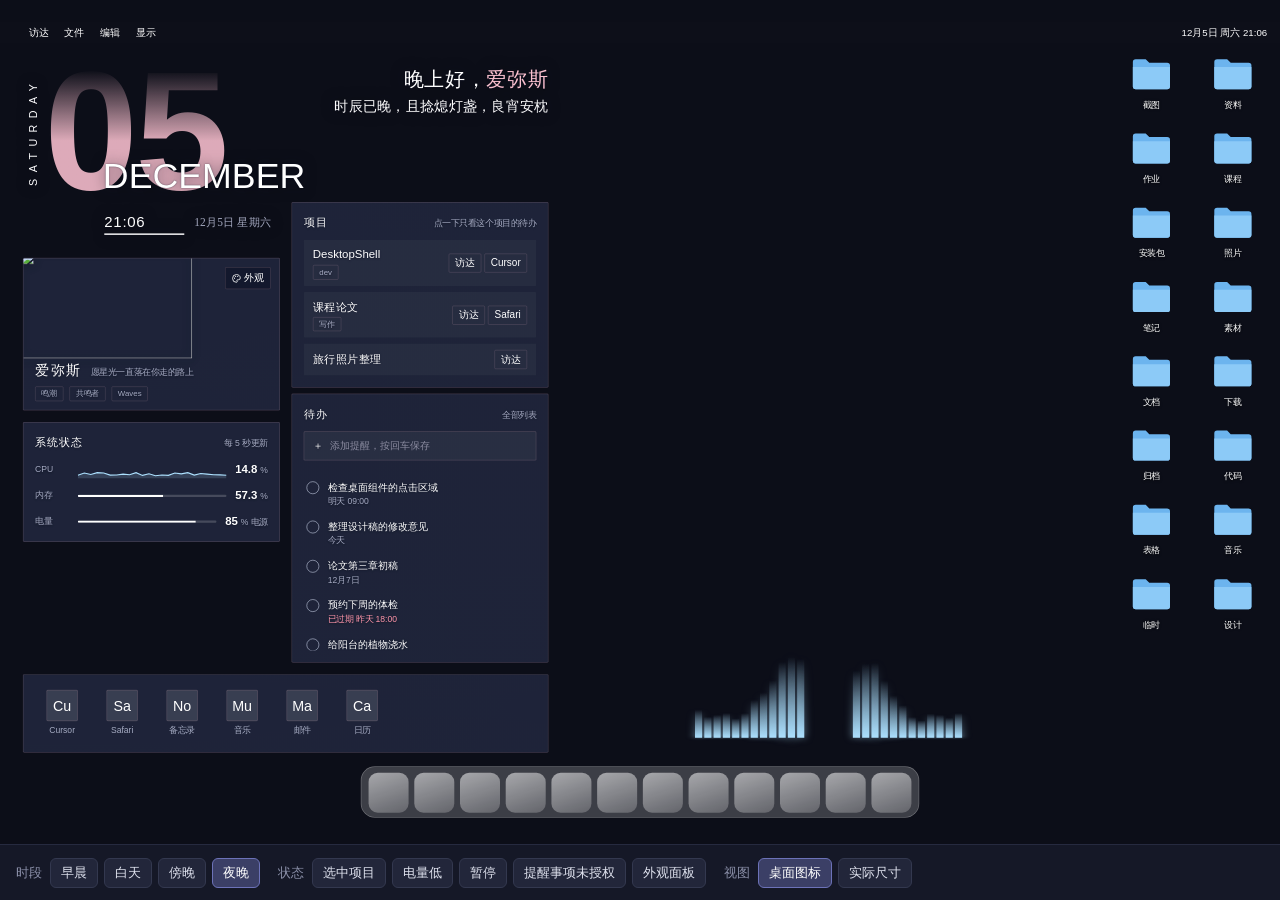
==== docs/design/index.html @ 9c8579fa "M3.5: 参数表与效果图初稿（待用户确认） Co-Authored-By: Claude Opus 5.5 <noreply@anthropic.com>" ====
<!doctype html>
<html lang="zh-CN" data-phase="night">
<head>
  <meta charset="utf-8">
  <meta name="viewport" content="width=device-width, initial-scale=1">
  <title>DesktopShell 设计稿</title>
  <link rel="stylesheet" href="fonts.css">
  <link rel="stylesheet" href="tokens.css">
  <link rel="stylesheet" href="mockup.css">
  <script type="module" src="mockup.js"></script>
</head>
<body>
  <div class="viewer" id="viewer">
    <div class="stage" id="stage">
      <video class="wallpaper" src="/media/video/aemeath.mp4" autoplay muted loop playsinline></video>

      <!-- 模拟的系统界面：菜单栏 30、程序坞 85、右侧两列访达图标 -->
      <div class="sys-menubar" aria-hidden="true"><b></b><span>访达</span><span>文件</span><span>编辑</span><span>显示</span><span class="spacer"></span><span id="menubar-clock"></span></div>
      <div class="sys-icons" id="icons" aria-hidden="true"></div>
      <div class="sys-dock" aria-hidden="true"><i></i><i></i><i></i><i></i><i></i><i></i><i></i><i></i><i></i><i></i><i></i><i></i></div>

      <main id="desktop">
        <section class="widget w-date" aria-label="日期">
          <div class="date-weekday" id="date-weekday"></div>
          <div class="date-day" id="date-day"></div>
          <div class="date-month" id="date-month"></div>
          <div class="date-time" id="date-time"></div>
          <div class="date-rule"></div>
          <div class="date-cn" id="date-cn"></div>
        </section>

        <section class="widget w-greeting" aria-label="问候语">
          <p class="greeting-title"><span id="greeting-title"></span>，<span class="greeting-name" id="greeting-name"></span></p>
          <p class="greeting-wish" id="greeting-wish"></p>
        </section>

        <section class="widget w-character" aria-label="角色卡">
          <div class="plate">
            <div class="plate-bg" id="character-bg"></div>
            <button class="avatar-button" id="avatar" type="button" aria-label="播放一句语音"><img id="avatar-img" alt="" draggable="false"></button>
            <button class="appearance-button" id="open-appearance" type="button">
              <svg viewBox="0 0 16 16" aria-hidden="true"><path fill="none" stroke="currentColor" stroke-width="1.3" d="M8 1.8a6.2 6.2 0 1 0 0 12.4c.9 0 1.3-.6 1.3-1.2 0-.8-.6-1-.6-1.8 0-.6.5-1.1 1.2-1.1h1.4a2.9 2.9 0 0 0 2.9-2.9C14.2 4.1 11.4 1.8 8 1.8Z"/><circle cx="4.9" cy="7.6" r=".9" fill="currentColor"/><circle cx="6.7" cy="4.9" r=".9" fill="currentColor"/><circle cx="10" cy="4.9" r=".9" fill="currentColor"/></svg>
              外观
            </button>
            <div class="character-info">
              <div class="character-name" id="character-name"></div>
              <div class="character-motto">愿星光一直落在你走的路上</div>
              <div class="character-tags"><span class="tag">鸣潮</span><span class="tag">共鸣者</span><span class="tag">Waves</span></div>
            </div>
          </div>
        </section>

        <section class="widget w-stats" aria-label="系统状态">
          <div class="plate">
            <div class="plate-head"><h2 class="plate-title">系统状态</h2><span class="plate-meta" id="stats-meta">每 5 秒更新</span></div>
            <div class="stat-row">
              <span class="stat-label">CPU</span>
              <svg class="stat-spark" id="cpu-spark" viewBox="0 0 60 26" preserveAspectRatio="none" aria-hidden="true"><polygon points=""/><polyline points=""/></svg>
              <span class="stat-value" id="cpu-value"></span>
            </div>
            <div class="stat-row">
              <span class="stat-label">内存</span>
              <div class="stat-bar"><span id="mem-bar"></span></div>
              <span class="stat-value" id="mem-value"></span>
            </div>
            <div class="stat-row stat-battery">
              <span class="stat-label">电量</span>
              <div class="stat-bar"><span id="bat-bar"></span></div>
              <span class="stat-value" id="bat-value"></span>
            </div>
            <p class="power-hint">电量低于 20%，已暂停背景视频和动画来省电</p>
          </div>
        </section>

        <section class="widget w-projects" aria-label="项目">
          <div class="plate">
            <div class="plate-head"><h2 class="plate-title">项目</h2><span class="plate-meta">点一下只看这个项目的待办</span></div>
            <div class="project-list" id="project-list"></div>
          </div>
        </section>

        <section class="widget w-todos" aria-label="待办">
          <div class="plate">
            <div class="plate-head"><h2 class="plate-title">待办</h2><span class="plate-meta" id="todo-scope"></span></div>
            <label class="todo-add"><span aria-hidden="true">＋</span><input id="todo-input" type="text" placeholder="添加提醒，按回车保存"></label>
            <p class="todo-hint" id="todo-hint"></p>
            <ul class="todo-list" id="todo-list"></ul>
          </div>
        </section>

        <section class="widget w-launcher" aria-label="应用启动栏">
          <div class="plate">
            <div class="plate-bg" id="launcher-bg"></div>
            <div class="app-row" id="app-row"></div>
          </div>
        </section>

        <section class="widget w-visualizer" aria-hidden="true">
          <div class="viz-bars left" id="viz-left"></div>
          <div class="viz-bars right" id="viz-right"></div>
          <img class="viz-ornament" src="/media/ornaments/heart.png" alt="" draggable="false">
        </section>

        <div class="appearance" id="appearance">
          <div class="appearance-panel" role="dialog" aria-label="外观">
            <div class="appearance-head">
              <h2>外观</h2>
              <div class="appearance-actions">
                <button class="ghost-button" id="appearance-reset" type="button">恢复默认</button>
                <button class="primary-button" id="appearance-done" type="button">完成</button>
              </div>
            </div>
            <div class="appearance-scroll">
              <h3>头像</h3>
              <div class="thumb-grid avatars" id="avatar-grid" role="radiogroup" aria-label="头像"></div>
              <h3>启动栏和卡片的背景</h3>
              <div class="thumb-grid backgrounds" id="background-grid" role="radiogroup" aria-label="背景"></div>
            </div>
          </div>
        </div>
      </main>
    </div>
  </div>

  <aside class="controls" aria-label="效果图控制">
    <div class="group"><span class="label">时段</span><button data-phase="morning">早晨</button><button data-phase="day">白天</button><button data-phase="evening">傍晚</button><button data-phase="night">夜晚</button></div>
    <div class="group"><span class="label">状态</span><button id="toggle-select">选中项目</button><button id="toggle-lowbat">电量低</button><button id="toggle-paused">暂停</button><button id="toggle-denied">提醒事项未授权</button><button id="toggle-appearance">外观面板</button></div>
    <div class="group"><span class="label">视图</span><button id="toggle-icons" aria-pressed="true">桌面图标</button><button id="toggle-actual">实际尺寸</button></div>
  </aside>
</body>
</html>
---- docs/design/fonts.css ----
/* 字体文件来自美化包，仅供个人使用，不进 git：放在运行时素材目录 media/fonts/
   （由 scripts/prepare-media.sh 从 assets/fonts/ 复制，M4 补上这一步）。
   在 .app 里是 shell://app/media/fonts/…，在开发服务器里是 /media/fonts/…，路径相同。 */
@font-face { font-family: "Source Han Serif SC"; src: url("/media/fonts/SourceHanSerifSC-SemiBold.otf") format("opentype"); font-weight: 400 700; font-display: swap; }
@font-face { font-family: "Gobold"; src: url("/media/fonts/Gobold-Bold.otf") format("opentype"); font-weight: 700; font-display: swap; }
@font-face { font-family: "Porter"; src: url("/media/fonts/Porter.otf") format("opentype"); font-display: swap; }
@font-face { font-family: "Google Sans"; src: url("/media/fonts/GoogleSans-Regular.ttf") format("truetype"); font-weight: 400; font-display: swap; }
@font-face { font-family: "Google Sans"; src: url("/media/fonts/GoogleSans-Bold.ttf") format("truetype"); font-weight: 700; font-display: swap; }
@font-face { font-family: "Emilea"; src: url("/media/fonts/Emilea.otf") format("opentype"); font-display: swap; }
---- docs/design/tokens.css ----
/* DesktopShell 设计规范（M3.5 定稿候选）。
   数值来源见 docs/design/parameters.md：颜色取自美化包 Ageo / prototype / Lano-Visualizer，
   并按壁纸亮度调整了底板，保证白字在头发等亮色区域上也看得清。
   变量名尽量沿用 web/styles/tokens.css；新增的变量在注释里标明。 */
:root {
  /* —— 基础色板 —— */
  --color-night: rgb(27 32 56);            /* 新增：夜靛，底板的底色 */
  --color-mist: rgb(184 182 210);          /* 新增：雾紫，次要文字 */
  --color-sakura: rgb(250 192 207);        /* 新增：樱粉 = Ageo Color2 */
  --color-rose: rgb(230 138 161);          /* 新增：玫瑰 = prototype ColorBG 的颜色 */
  --color-ice: rgb(173 225 255);           /* 新增：冰蓝 = Lano-Visualizer Color */
  --color-snow: rgb(255 255 255);          /* 新增：雪白 = Ageo Color1 */

  /* —— 文字 —— */
  --color-text: var(--color-snow);
  --color-text-muted: rgb(232 228 244 / 0.78);
  --color-text-faint: rgb(214 210 232 / 0.56);
  --shadow-text: 0 1px 2px rgb(14 16 32 / 0.55);
  --shadow-text-wallpaper: 0 1px 2px rgb(14 16 32 / 0.7), 0 0 18px rgb(14 16 32 / 0.55); /* 新增：直接写在壁纸上的字 */

  /* —— 强调色与状态 —— */
  --color-accent: var(--color-sakura);
  --color-accent-contrast: rgb(52 24 40);
  --color-selected-bg: rgb(230 138 161 / 0.24);
  --color-selected-border: var(--color-sakura);
  --color-highlight: var(--color-ice);
  --color-success: rgb(158 226 196);
  --color-warning: rgb(246 205 138);
  --color-danger: rgb(255 150 170);
  --color-focus-ring: var(--color-ice);

  /* —— 底板（不用毛玻璃：半透明纯色，夜靛打底再叠一层玫瑰） —— */
  --color-card-bg: rgb(27 32 56 / 0.52);
  --color-card-tint: rgb(230 138 161 / 0.20);   /* 新增：叠在底板上的玫瑰色，对应 prototype ColorBG */
  --color-card-bg-hover: rgb(230 138 161 / 0.30);
  --color-card-border: rgb(250 192 207 / 0.16);
  --color-panel-bg: rgb(22 26 46 / 0.9);
  --color-overlay: rgb(10 12 26 / 0.45);
  --color-shadow: rgb(8 10 22 / 0.35);
  --color-track: rgb(255 255 255 / 0.18);       /* 新增：进度条底轨，对应 prototype 的 alpha 100 */
  --color-debug: rgb(255 96 96 / 0.85);

  /* —— 字体 —— */
  --font-sans: "Google Sans", -apple-system, BlinkMacSystemFont, "PingFang SC", sans-serif;
  --font-serif: "Source Han Serif SC", "Songti SC", serif;
  --font-display: "Gobold", "Google Sans", sans-serif;   /* 新增：超大号日期数字 */
  --font-label: "Porter", "Google Sans", sans-serif;     /* 新增：月份、时间、竖排星期 */
  --font-script: "Emilea", cursive;                      /* 新增：签名 */
  --font-mono: ui-monospace, "SF Mono", Menlo, monospace;
  --text-xs: 11px;
  --text-sm: 12px;
  --text-md: 14px;
  --text-lg: 16px;
  --text-xl: 20px;
  --text-2xl: 28px;
  --text-display: 236px;      /* Gobold 日期，原皮肤 250pt × 缩放 */
  --text-month: 50px;         /* 新增：Porter 月份（9 个字母的 SEPTEMBER 也要放得下） */
  --text-weekday: 15px;       /* 新增：Porter 竖排星期 */
  --text-time: 21px;          /* 新增：Porter 时间 */
  --text-greeting: 28px;      /* 新增：问候第一行，原皮肤 19.5pt */
  --text-wish: 20px;          /* 新增：祝福语，原皮肤 15.6pt */
  --weight-regular: 400;
  --weight-medium: 500;
  --weight-bold: 700;
  --leading-tight: 1.2;
  --leading-normal: 1.5;
  --tracking-weekday: 9px;    /* 新增：原皮肤字间距 7 */

  /* —— 间距 —— */
  --space-1: 4px;
  --space-2: 8px;
  --space-3: 12px;
  --space-4: 16px;
  --space-5: 20px;
  --space-6: 24px;
  --space-8: 32px;
  --space-10: 40px;

  /* —— 形状：原皮肤是圆角 1 的矩形，这里只留 2 的圆角，不加阴影 —— */
  --radius-sm: 2px;
  --radius-md: 2px;
  --radius-lg: 2px;
  --radius-full: 9999px;
  --border-width: 1px;
  --rule-width: 2px;          /* 新增：时间下面的细线，原皮肤 1.5 */
  --bar-height: 3px;          /* 新增：进度条，原皮肤 3 */
  --focus-ring-width: 2px;
  --focus-ring-offset: 2px;
  --shadow-card: none;
  --shadow-raised: 0 18px 48px var(--color-shadow);

  /* —— 布局（1792 × 1120 点屏幕，右侧 240 留给两列图标） —— */
  --card-padding: var(--space-4);
  --card-gap: var(--space-3);
  --widget-gap: var(--space-4);
  --column-width: 360px;      /* 新增：左侧两列的宽度 */
  --column-gap: 16px;         /* 新增 */
  --icon-area-width: 240px;   /* 新增：右侧留给访达图标 */
  --safe-top: 0px;
  --safe-right: 0px;
  --safe-bottom: 0px;
  --safe-left: 0px;

  /* —— 律动条（Lano-Visualizer 原值） —— */
  --viz-ornament-width: 640px; /* 新增：心形装饰条显示宽度（原图 2400 × 400） */
  --viz-bar-width: 10px;       /* 新增 */
  --viz-bar-gap: 3px;          /* 新增 */
  --viz-bar-max: 120px;        /* 新增：原皮肤 134 */

  /* —— 层级 —— */
  --z-widgets: 1;
  --z-panel: 10;
  --z-overlay: 20;

  /* —— 动效 —— */
  --duration-fast: 120ms;
  --duration-normal: 200ms;
  --duration-slow: 400ms;
  --ease-standard: cubic-bezier(0.2, 0, 0, 1);
}

/* 时段主题：只动底板和强调色的冷暖，保持克制。 */
:root[data-phase="morning"] {
  --color-card-bg: rgb(36 40 70 / 0.46);
  --color-card-tint: rgb(250 192 207 / 0.22);
  --color-accent: rgb(255 206 214);
}
:root[data-phase="evening"] {
  --color-card-bg: rgb(34 26 56 / 0.54);
  --color-card-tint: rgb(236 140 150 / 0.26);
  --color-accent: rgb(255 178 186);
}
:root[data-phase="night"] {
  --color-card-bg: rgb(16 20 40 / 0.62);
  --color-card-tint: rgb(150 170 230 / 0.12);
  --color-accent: var(--color-sakura);
  --color-text-muted: rgb(214 220 244 / 0.74);
}
---- docs/design/mockup.css ----
/* ============ 效果图外壳（不属于设计，只为在浏览器里预览） ============ */
* { box-sizing: border-box; }
html, body { margin: 0; height: 100%; background: #0c0e18; overflow: hidden; }
body { font: 13px -apple-system, BlinkMacSystemFont, "PingFang SC", sans-serif; color: #dfe2ee; }
.viewer { position: fixed; inset: 0 0 56px 0; overflow: hidden; }
.viewer.actual { overflow: auto; }
.stage { position: absolute; left: 50%; top: 50%; width: 1792px; height: 1120px; overflow: hidden; transform-origin: center; }
.viewer.actual .stage { left: 0; top: 0; transform: none !important; }
.wallpaper { position: absolute; inset: 0; width: 100%; height: 100%; object-fit: cover; }

.sys-menubar { position: absolute; inset: 0 0 auto 0; height: 30px; display: flex; align-items: center; gap: 22px; padding: 0 18px; background: rgb(18 18 30 / 0.28); color: #fff; font: 13.5px -apple-system, "PingFang SC", sans-serif; z-index: 30; }
.sys-menubar .spacer { flex: 1; }
.sys-dock { position: absolute; left: 50%; bottom: 6px; transform: translateX(-50%); height: 72px; padding: 8px 10px; display: flex; gap: 8px; border-radius: 20px; background: rgb(255 255 255 / 0.2); border: 1px solid rgb(255 255 255 / 0.25); z-index: 30; }
.sys-dock i { width: 56px; height: 56px; border-radius: 13px; background: linear-gradient(160deg, rgb(255 255 255 / 0.55), rgb(255 255 255 / 0.2)); }
.sys-icons { position: absolute; top: 40px; right: 6px; width: 228px; display: grid; grid-template-columns: repeat(2, 108px); grid-auto-rows: 104px; justify-content: end; gap: 0 6px; z-index: 0; direction: rtl; }
.sys-icons.hidden { display: none; }
.sys-icon { direction: ltr; display: grid; justify-items: center; align-content: start; gap: 4px; color: #fff; font: 12px -apple-system, "PingFang SC", sans-serif; text-shadow: 0 1px 3px rgb(0 0 0 / 0.8); }
.sys-icon svg { width: 64px; height: 64px; }

.controls { position: fixed; inset: auto 0 0 0; height: 56px; display: flex; align-items: center; gap: 18px; padding: 0 16px; background: #151827; border-top: 1px solid #262a3f; overflow-x: auto; white-space: nowrap; }
.controls .group { display: flex; align-items: center; gap: 6px; }
.controls .label { color: #8a8fa8; margin-right: 2px; }
.controls button { font: inherit; color: #dfe2ee; background: #22263a; border: 1px solid #33384f; border-radius: 6px; padding: 5px 10px; cursor: pointer; }
.controls button[aria-pressed="true"] { background: #3b3f66; border-color: #6c72b8; color: #fff; }

/* ============ 设计：桌面与组件 ============ */
#desktop {
  position: absolute; inset: 30px 0 85px 0; z-index: 1;
  font-family: var(--font-sans); font-size: var(--text-md); line-height: var(--leading-normal);
  color: var(--color-text); -webkit-font-smoothing: antialiased;
  -webkit-user-select: none; user-select: none; cursor: default;
}
#desktop input { -webkit-user-select: text; user-select: text; cursor: text; }
#desktop button { font: inherit; color: inherit; cursor: pointer; }
#desktop :focus-visible { outline: var(--focus-ring-width) solid var(--color-focus-ring); outline-offset: var(--focus-ring-offset); }

.widget { position: absolute; }
.plate {
  position: relative; overflow: hidden;
  background: linear-gradient(var(--color-card-tint), var(--color-card-tint)), var(--color-card-bg);
  border: var(--border-width) solid var(--color-card-border);
  border-radius: var(--radius-lg);
  padding: var(--card-padding);
  box-shadow: var(--shadow-card);
  text-shadow: var(--shadow-text);
  transition: background-color var(--duration-slow) var(--ease-standard);
}
.plate-head { display: flex; align-items: baseline; justify-content: space-between; gap: var(--space-3); margin-bottom: var(--space-3); }
.plate-title { margin: 0; font-family: var(--font-serif); font-size: var(--text-lg); font-weight: var(--weight-regular); letter-spacing: 1px; }
.plate-meta { color: var(--color-text-muted); font-size: var(--text-sm); }
.plate-bg { position: absolute; inset: 0; background-size: cover; background-position: center 30%; opacity: 0.32; z-index: 0; }
/* :where() 不增加优先级，让各组件自己的定位规则（例如 position: absolute）照常生效 */
.plate > :where(:not(.plate-bg)) { position: relative; z-index: 1; }

/* —— 版位（1792 × 1005 可用区域；定稿后整理进 tokens） —— */
.w-date { left: 32px; top: 10px; width: var(--column-width); height: 278px; }
.w-greeting { left: calc(32px + var(--column-width) + var(--column-gap)); top: 34px; width: var(--column-width); }
.w-character { left: 32px; top: 300px; width: var(--column-width); }
.w-stats { left: 32px; top: 530px; width: var(--column-width); }
.w-projects { left: calc(32px + var(--column-width) + var(--column-gap)); top: 222px; width: var(--column-width); }
.w-todos { left: calc(32px + var(--column-width) + var(--column-gap)); top: 490px; width: var(--column-width); height: 377px; display: flex; flex-direction: column; }
.w-launcher { left: 32px; bottom: 12px; width: calc(var(--column-width) * 2 + var(--column-gap)); }
.w-visualizer { left: calc(50% + 264px - var(--viz-ornament-width) / 2); bottom: 2px; width: var(--viz-ornament-width); height: 178px; pointer-events: none; }

/* —— 时钟（日期）：照 Ageo / Time and Date —— */
.date-day {
  position: absolute; left: 30px; top: -6px;
  font-family: var(--font-display); font-weight: var(--weight-bold);
  font-size: var(--text-display); line-height: 1; letter-spacing: -4px;
  color: transparent;
  background: linear-gradient(180deg, color-mix(in srgb, var(--color-accent) 0%, transparent) 14%, color-mix(in srgb, var(--color-accent) 88%, transparent) 56%);
  -webkit-background-clip: text; background-clip: text;
  font-variant-numeric: tabular-nums;
}
.date-month {
  position: absolute; left: 112px; top: 150px;
  font-family: var(--font-label); font-size: var(--text-month); line-height: 1;
  text-shadow: var(--shadow-text-wallpaper);
}
.date-weekday {
  position: absolute; left: 4px; top: 38px;
  writing-mode: vertical-rl; transform: rotate(180deg);
  font-family: var(--font-label); font-size: var(--text-weekday);
  letter-spacing: var(--tracking-weekday); text-transform: uppercase;
  text-shadow: var(--shadow-text-wallpaper);
}
.date-time { position: absolute; left: 114px; top: 224px; font-family: var(--font-label); font-size: var(--text-time); letter-spacing: 1px; text-shadow: var(--shadow-text-wallpaper); }
.date-rule { position: absolute; left: 114px; top: 256px; width: 112px; height: var(--rule-width); background: var(--color-text); box-shadow: var(--shadow-text-wallpaper); }
.date-cn { position: absolute; left: 240px; top: 228px; white-space: nowrap; font-family: var(--font-serif); font-size: var(--text-lg); color: var(--color-text-muted); text-shadow: var(--shadow-text-wallpaper); }

/* —— 问候语：照 Ageo / Time Of Day，右对齐，不加底板 —— */
.w-greeting { text-align: right; font-family: var(--font-serif); text-shadow: var(--shadow-text-wallpaper); }
.greeting-title { margin: 0; font-size: var(--text-greeting); font-weight: var(--weight-regular); line-height: var(--leading-tight); letter-spacing: 1px; }
.greeting-name { color: var(--color-accent); }
.greeting-wish { margin: var(--space-2) 0 0; font-size: var(--text-wish); line-height: var(--leading-tight); }

/* —— 角色卡：头像组合图整张显示，压在卡片左上方（照 prototype / Profile） —— */
.w-character .plate { height: 214px; padding-top: 0; }
.avatar-button { position: absolute; left: -4px; top: -10px; width: 240px; height: 150px; padding: 0; border: 0; background: none; border-radius: var(--radius-full); }
.avatar-button img { width: 100%; height: 100%; display: block; -webkit-user-drag: none; filter: drop-shadow(0 2px 6px rgb(10 12 26 / 0.45)); }
.avatar-button.playing img { animation: voice-pulse 1.2s var(--ease-standard) infinite; }
@keyframes voice-pulse { 50% { filter: drop-shadow(0 0 14px var(--color-ice)); } }
.character-info { position: absolute; left: var(--card-padding); right: var(--card-padding); bottom: var(--space-3); display: grid; grid-template-columns: auto 1fr; align-items: baseline; column-gap: var(--space-3); row-gap: var(--space-1); }
.character-info .character-tags { grid-column: 1 / -1; }
.character-name { font-family: var(--font-serif); font-size: var(--text-xl); letter-spacing: 2px; }
.character-motto { font-family: var(--font-serif); font-size: var(--text-sm); color: var(--color-text-muted); }
.character-tags { display: flex; gap: var(--space-2); margin-top: var(--space-1); }
.tag { padding: 0 var(--space-2); border: var(--border-width) solid var(--color-card-border); border-radius: var(--radius-sm); font-size: var(--text-xs); color: var(--color-text-muted); line-height: 1.7; }
.appearance-button { position: absolute; top: var(--space-3); right: var(--space-3); display: flex; align-items: center; gap: var(--space-1); padding: var(--space-1) var(--space-2); border: var(--border-width) solid var(--color-card-border); border-radius: var(--radius-sm); background: var(--color-card-bg); font-size: var(--text-sm); z-index: 2; }
.appearance-button:hover { background: var(--color-card-bg-hover); }
.appearance-button svg { width: 14px; height: 14px; }

/* —— 系统状态：照 prototype / CPU & RAM，3px 细条 —— */
.stat-row { display: grid; grid-template-columns: 48px 1fr auto; align-items: center; column-gap: var(--space-3); row-gap: var(--space-1); }
.stat-row + .stat-row { margin-top: var(--space-3); }
.stat-label { color: var(--color-text-muted); font-size: var(--text-sm); }
.stat-value { font-weight: var(--weight-bold); font-size: var(--text-lg); font-variant-numeric: tabular-nums; text-align: right; }
.stat-value small { font-weight: var(--weight-regular); font-size: var(--text-sm); color: var(--color-text-muted); margin-left: var(--space-1); }
.stat-bar { grid-column: 2; height: var(--bar-height); background: var(--color-track); border-radius: var(--radius-full); overflow: hidden; }
.stat-bar > span { display: block; height: 100%; background: var(--color-text); transform-origin: left; transition: transform var(--duration-slow) var(--ease-standard); }
.stat-spark { grid-column: 2; height: 26px; width: 100%; }
.stat-spark polyline { fill: none; stroke: var(--color-ice); stroke-width: 1.5; vector-effect: non-scaling-stroke; }
.stat-spark polygon { fill: color-mix(in srgb, var(--color-ice) 16%, transparent); }
.power-hint { display: none; margin-top: var(--space-3); padding-top: var(--space-2); border-top: var(--border-width) solid var(--color-card-border); color: var(--color-warning); font-size: var(--text-sm); }
:root[data-low-battery] .power-hint { display: block; }
:root[data-low-battery] .stat-battery .stat-bar > span { background: var(--color-warning); }

/* —— 项目卡片 —— */
.project-list { display: grid; gap: var(--space-2); }
.project {
  position: relative; display: grid; grid-template-columns: 1fr auto; align-items: center; gap: var(--space-2);
  padding: var(--space-2) var(--space-3); border-radius: var(--radius-sm);
  background: rgb(255 255 255 / 0.04); border: var(--border-width) solid transparent; cursor: pointer;
  transition: background-color var(--duration-fast) var(--ease-standard);
}
.project:hover { background: var(--color-card-bg-hover); }
.project.selected { background: var(--color-selected-bg); border-color: color-mix(in srgb, var(--color-selected-border) 45%, transparent); }
.project.selected::before { content: ""; position: absolute; left: -1px; top: var(--space-2); bottom: var(--space-2); width: 3px; background: var(--color-selected-border); }
.project-name { font-size: var(--text-lg); }
.project-tags { display: flex; gap: var(--space-1); margin-top: 2px; }
.project-actions { display: flex; gap: var(--space-1); }
.ghost-button { padding: 2px var(--space-2); border: var(--border-width) solid var(--color-card-border); border-radius: var(--radius-sm); background: none; font-size: var(--text-sm); color: var(--color-text-muted); }
.ghost-button:hover { color: var(--color-text); border-color: var(--color-accent); }

/* —— 待办（系统提醒事项） —— */
.w-todos .plate { display: flex; flex-direction: column; height: 100%; }
.todo-add { display: flex; align-items: center; gap: var(--space-2); padding: var(--space-2) var(--space-3); border: var(--border-width) solid var(--color-card-border); border-radius: var(--radius-sm); background: rgb(255 255 255 / 0.05); }
.todo-add input { flex: 1; min-width: 0; border: 0; outline: none; background: none; color: var(--color-text); font: inherit; }
.todo-add input::placeholder { color: var(--color-text-faint); }
.todo-add:focus-within { border-color: var(--color-ice); }
.todo-add[hidden] { display: none; }
.todo-hint { margin: var(--space-2) 0 0; font-size: var(--text-sm); color: var(--color-text-faint); }
.todo-list { list-style: none; margin: var(--space-3) 0 0; padding: 0; overflow: hidden; display: grid; gap: 2px; }
.todo { display: grid; grid-template-columns: 18px 1fr; gap: var(--space-3); align-items: start; padding: 7px var(--space-1); border-radius: var(--radius-sm); }
.todo:hover { background: rgb(255 255 255 / 0.05); }
.todo-check { width: 18px; height: 18px; margin-top: 2px; border-radius: var(--radius-full); border: 1.5px solid var(--color-text-muted); background: none; padding: 0; display: grid; place-items: center; }
.todo-check svg { width: 10px; height: 10px; opacity: 0; }
.todo.done .todo-check { background: var(--color-accent); border-color: var(--color-accent); }
.todo.done .todo-check svg { opacity: 1; color: var(--color-accent-contrast); }
.todo-text { font-size: var(--text-md); line-height: 1.45; }
.todo-due { display: block; font-size: var(--text-sm); color: var(--color-text-muted); }
.todo-due.overdue { color: var(--color-danger); }
.todo.done .todo-text { color: var(--color-text-faint); text-decoration: line-through; text-decoration-color: color-mix(in srgb, var(--color-text) 40%, transparent); }
.todo-section { margin: var(--space-2) 0 0; padding-top: var(--space-2); border-top: var(--border-width) solid var(--color-card-border); font-size: var(--text-xs); color: var(--color-text-faint); }
.todo-empty, .todo-denied { margin: var(--space-6) var(--space-2); color: var(--color-text-muted); font-size: var(--text-md); text-align: center; line-height: 1.7; }
.todo-denied strong { display: block; color: var(--color-text); font-family: var(--font-serif); font-size: var(--text-lg); font-weight: var(--weight-regular); margin-bottom: var(--space-1); }

/* —— 应用启动栏：背景可换成背景图库里的图 —— */
.w-launcher .plate { padding: var(--space-3) var(--space-4); }
.app-row { display: flex; gap: var(--space-2); }
.app {
  display: grid; justify-items: center; gap: var(--space-1); width: 76px; padding: var(--space-2) 0;
  border: var(--border-width) solid transparent; border-radius: var(--radius-sm); background: none;
}
.app:hover { background: var(--color-card-bg-hover); }
.app-icon { width: 44px; height: 44px; display: grid; place-items: center; border-radius: var(--radius-md); background: rgb(255 255 255 / 0.12); border: var(--border-width) solid var(--color-card-border); font-family: var(--font-label); font-size: var(--text-xl); }
.app-name { font-size: var(--text-sm); color: var(--color-text-muted); }
.app.related { border-color: color-mix(in srgb, var(--color-highlight) 55%, transparent); background: color-mix(in srgb, var(--color-highlight) 12%, transparent); }
.app.related .app-icon { border-color: var(--color-highlight); box-shadow: 0 0 12px color-mix(in srgb, var(--color-highlight) 45%, transparent); }
.app.related .app-name { color: var(--color-highlight); }

/* —— 音频律动：冰晶心形装饰条 + 两侧各 12 根 —— */
.viz-ornament { position: absolute; left: 0; bottom: 0; width: 100%; height: auto; -webkit-user-drag: none; }
.viz-bars { position: absolute; bottom: 31px; height: var(--viz-bar-max); display: flex; align-items: flex-end; gap: var(--viz-bar-gap); }
.viz-bars.left { right: calc(50% + 34px); flex-direction: row-reverse; }
.viz-bars.right { left: calc(50% + 34px); }
.viz-bars span {
  width: var(--viz-bar-width); height: 100%;
  background: linear-gradient(to top, var(--color-ice), color-mix(in srgb, var(--color-ice) 0%, transparent));
  border-radius: var(--radius-sm) var(--radius-sm) 0 0;
  transform-origin: bottom; transform: scaleY(0.02);
  filter: drop-shadow(0 0 6px color-mix(in srgb, var(--color-ice) 55%, transparent));
}

/* —— 外观面板（同一个网页里的弹层） —— */
.appearance { position: absolute; inset: 0; z-index: var(--z-overlay); display: none; background: var(--color-overlay); }
.appearance.open { display: block; }
.appearance-panel {
  position: absolute; left: calc(32px + var(--column-width) + var(--column-gap)); top: 120px; width: 760px; max-height: 760px;
  display: flex; flex-direction: column; padding: var(--space-6);
  background: var(--color-panel-bg); border: var(--border-width) solid var(--color-card-border); border-radius: var(--radius-lg);
  box-shadow: var(--shadow-raised); text-shadow: none;
}
.appearance-head { display: flex; align-items: baseline; justify-content: space-between; margin-bottom: var(--space-4); }
.appearance-head h2 { margin: 0; font-family: var(--font-serif); font-size: var(--text-xl); font-weight: var(--weight-regular); letter-spacing: 2px; }
.appearance-actions { display: flex; gap: var(--space-2); }
.primary-button { padding: var(--space-1) var(--space-4); border: 0; border-radius: var(--radius-sm); background: var(--color-accent); color: var(--color-accent-contrast); font-weight: var(--weight-bold); }
.appearance h3 { margin: var(--space-4) 0 var(--space-2); font-family: var(--font-serif); font-size: var(--text-md); font-weight: var(--weight-regular); color: var(--color-text-muted); }
.appearance-scroll { overflow-y: auto; padding-right: var(--space-2); }
.thumb-grid { display: grid; gap: var(--space-2); }
.thumb-grid.avatars { grid-template-columns: repeat(5, 1fr); }
.thumb-grid.backgrounds { grid-template-columns: repeat(6, 1fr); }
.thumb { padding: 0; border: var(--border-width) solid var(--color-card-border); border-radius: var(--radius-sm); background: rgb(255 255 255 / 0.04); aspect-ratio: 8 / 5; overflow: hidden; }
.thumb.backgrounds-item { aspect-ratio: 1; }
.thumb img { width: 100%; height: 100%; object-fit: contain; display: block; -webkit-user-drag: none; }
.thumb.backgrounds-item img { object-fit: cover; }
.thumb:hover { border-color: var(--color-text-muted); }
.thumb[aria-checked="true"] { border-color: var(--color-accent); box-shadow: inset 0 0 0 2px var(--color-accent); }

/* —— 暂停：所有动画停住 —— */
:root[data-paused] #desktop *, :root[data-paused] #desktop *::before, :root[data-paused] #desktop *::after { animation-play-state: paused !important; }
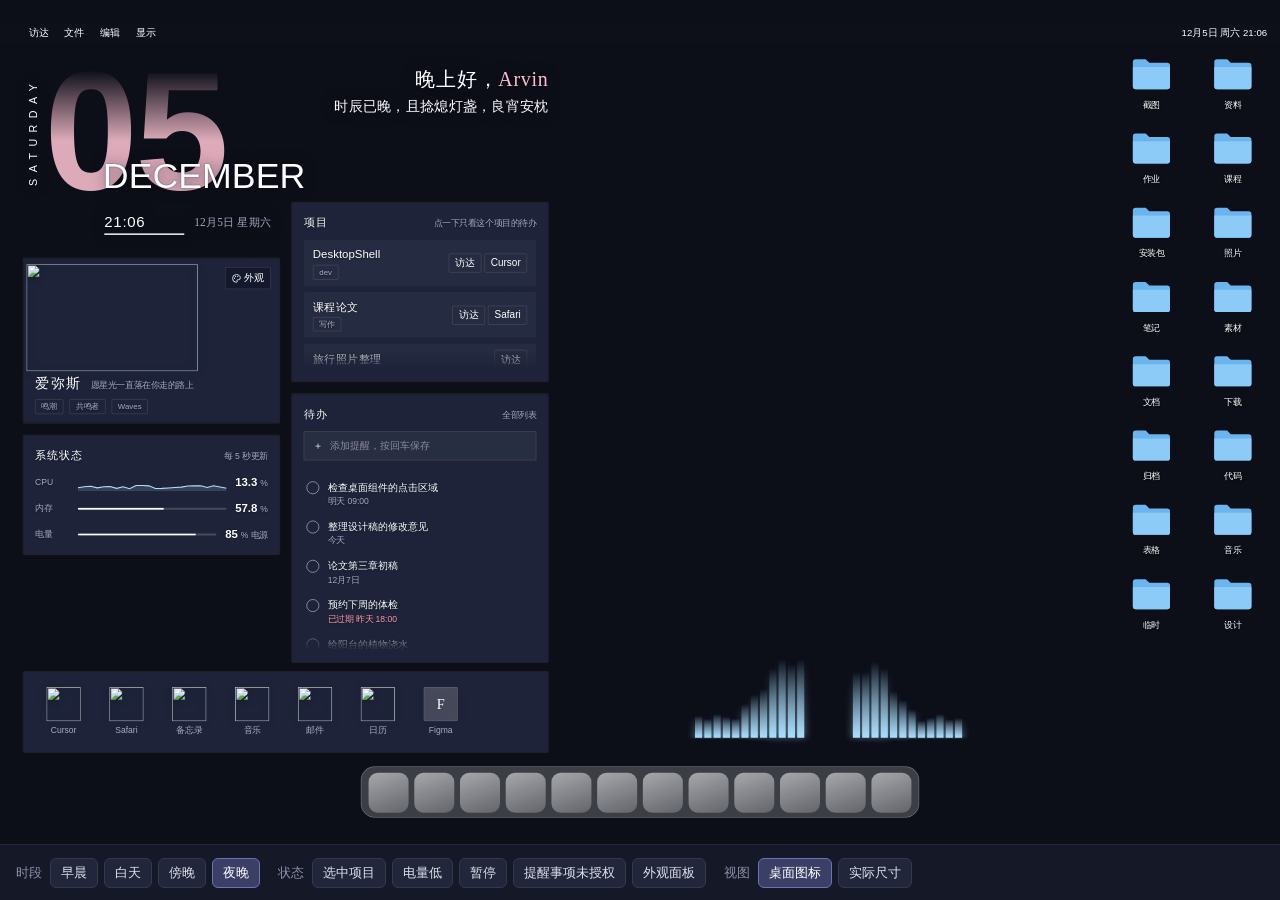
==== commit c595caba: "M3.5: 问候改用 user.name，角色卡签名和标签进配置，启动栏用真实应用图标，列表可滚动，毛玻璃探针用的 embed 模式 Co-Authored-By: Claude Opus 5.5 <" ====
--- a/docs/design/index.html
+++ b/docs/design/index.html
@@ -44,8 +44,8 @@
             </button>
             <div class="character-info">
               <div class="character-name" id="character-name"></div>
-              <div class="character-motto">愿星光一直落在你走的路上</div>
-              <div class="character-tags"><span class="tag">鸣潮</span><span class="tag">共鸣者</span><span class="tag">Waves</span></div>
+              <div class="character-motto" id="character-motto"></div>
+              <div class="character-tags" id="character-tags"></div>
             </div>
           </div>
         </section>
@@ -75,7 +75,7 @@
         <section class="widget w-projects" aria-label="项目">
           <div class="plate">
             <div class="plate-head"><h2 class="plate-title">项目</h2><span class="plate-meta">点一下只看这个项目的待办</span></div>
-            <div class="project-list" id="project-list"></div>
+            <div class="project-list scroll-list" id="project-list"></div>
           </div>
         </section>
 
@@ -84,7 +84,7 @@
             <div class="plate-head"><h2 class="plate-title">待办</h2><span class="plate-meta" id="todo-scope"></span></div>
             <label class="todo-add"><span aria-hidden="true">＋</span><input id="todo-input" type="text" placeholder="添加提醒，按回车保存"></label>
             <p class="todo-hint" id="todo-hint"></p>
-            <ul class="todo-list" id="todo-list"></ul>
+            <ul class="todo-list scroll-list" id="todo-list"></ul>
           </div>
         </section>
 
--- a/docs/design/tokens.css
+++ b/docs/design/tokens.css
@@ -34,6 +34,7 @@
   --color-card-tint: rgb(230 138 161 / 0.20);   /* 新增：叠在底板上的玫瑰色，对应 prototype ColorBG */
   --color-card-bg-hover: rgb(230 138 161 / 0.30);
   --color-card-border: rgb(250 192 207 / 0.16);
+  --plate-fill-opacity: 1;                      /* 新增：底色层的不透明度，垫毛玻璃时调低 */
   --color-panel-bg: rgb(22 26 46 / 0.9);
   --color-overlay: rgb(10 12 26 / 0.45);
   --color-shadow: rgb(8 10 22 / 0.35);
@@ -87,6 +88,7 @@
   --focus-ring-width: 2px;
   --focus-ring-offset: 2px;
   --shadow-card: none;
+  --shadow-icon: 0 2px 6px rgb(10 12 26 / 0.4);   /* 新增：启动栏图标 */
   --shadow-raised: 0 18px 48px var(--color-shadow);
 
   /* —— 布局（1792 × 1120 点屏幕，右侧 240 留给两列图标） —— */
@@ -96,6 +98,11 @@
   --column-width: 360px;      /* 新增：左侧两列的宽度 */
   --column-gap: 16px;         /* 新增 */
   --icon-area-width: 240px;   /* 新增：右侧留给访达图标 */
+  --app-icon-size: 48px;      /* 新增：启动栏图标（Swift 导出 128px PNG） */
+  --app-tile-width: 80px;     /* 新增 */
+  --scrollbar-width: 4px;     /* 新增 */
+  --scroll-fade: 28px;        /* 新增：列表上下还有内容时的淡出高度 */
+  --mask-solid: black;        /* 新增：遮罩只看透明度，颜色无意义 */
   --safe-top: 0px;
   --safe-right: 0px;
   --safe-bottom: 0px;
@@ -119,6 +126,12 @@
   --ease-standard: cubic-bezier(0.2, 0, 0, 1);
 }
 
+/* 候选：底板下面垫原生毛玻璃（NSVisualEffectView）时，网页底色只负责上色。数值等探针定。 */
+:root[data-glass="on"] {
+  --plate-fill-opacity: 0.45;
+  --color-panel-bg: rgb(22 26 46 / 0.6);
+}
+
 /* 时段主题：只动底板和强调色的冷暖，保持克制。 */
 :root[data-phase="morning"] {
   --color-card-bg: rgb(36 40 70 / 0.46);
--- a/docs/design/mockup.css
+++ b/docs/design/mockup.css
@@ -37,12 +37,17 @@
 .widget { position: absolute; }
 .plate {
   position: relative; overflow: hidden;
-  background: linear-gradient(var(--color-card-tint), var(--color-card-tint)), var(--color-card-bg);
   border: var(--border-width) solid var(--color-card-border);
   border-radius: var(--radius-lg);
   padding: var(--card-padding);
   box-shadow: var(--shadow-card);
   text-shadow: var(--shadow-text);
+}
+/* 底色单独放一层，垫毛玻璃时只调这一层的不透明度，时段配色照常生效 */
+.plate::before {
+  content: ""; position: absolute; inset: 0; pointer-events: none;
+  background: linear-gradient(var(--color-card-tint), var(--color-card-tint)), var(--color-card-bg);
+  opacity: var(--plate-fill-opacity);
   transition: background-color var(--duration-slow) var(--ease-standard);
 }
 .plate-head { display: flex; align-items: baseline; justify-content: space-between; gap: var(--space-3); margin-bottom: var(--space-3); }
@@ -56,8 +61,8 @@
 .w-date { left: 32px; top: 10px; width: var(--column-width); height: 278px; }
 .w-greeting { left: calc(32px + var(--column-width) + var(--column-gap)); top: 34px; width: var(--column-width); }
 .w-character { left: 32px; top: 300px; width: var(--column-width); }
-.w-stats { left: 32px; top: 530px; width: var(--column-width); }
-.w-projects { left: calc(32px + var(--column-width) + var(--column-gap)); top: 222px; width: var(--column-width); }
+.w-stats { left: 32px; top: 548px; width: var(--column-width); }
+.w-projects { left: calc(32px + var(--column-width) + var(--column-gap)); top: 222px; width: var(--column-width); height: 252px; }
 .w-todos { left: calc(32px + var(--column-width) + var(--column-gap)); top: 490px; width: var(--column-width); height: 377px; display: flex; flex-direction: column; }
 .w-launcher { left: 32px; bottom: 12px; width: calc(var(--column-width) * 2 + var(--column-gap)); }
 .w-visualizer { left: calc(50% + 264px - var(--viz-ornament-width) / 2); bottom: 2px; width: var(--viz-ornament-width); height: 178px; pointer-events: none; }
@@ -95,8 +100,8 @@
 .greeting-wish { margin: var(--space-2) 0 0; font-size: var(--text-wish); line-height: var(--leading-tight); }
 
 /* —— 角色卡：头像组合图整张显示，压在卡片左上方（照 prototype / Profile） —— */
-.w-character .plate { height: 214px; padding-top: 0; }
-.avatar-button { position: absolute; left: -4px; top: -10px; width: 240px; height: 150px; padding: 0; border: 0; background: none; border-radius: var(--radius-full); }
+.w-character .plate { height: 232px; padding-top: 0; }
+.avatar-button { position: absolute; left: var(--space-1); top: var(--space-2); width: 240px; height: 150px; padding: 0; border: 0; background: none; border-radius: var(--radius-full); }
 .avatar-button img { width: 100%; height: 100%; display: block; -webkit-user-drag: none; filter: drop-shadow(0 2px 6px rgb(10 12 26 / 0.45)); }
 .avatar-button.playing img { animation: voice-pulse 1.2s var(--ease-standard) infinite; }
 @keyframes voice-pulse { 50% { filter: drop-shadow(0 0 14px var(--color-ice)); } }
@@ -126,7 +131,8 @@
 :root[data-low-battery] .stat-battery .stat-bar > span { background: var(--color-warning); }
 
 /* —— 项目卡片 —— */
-.project-list { display: grid; gap: var(--space-2); }
+.w-projects .plate { display: flex; flex-direction: column; height: 100%; }
+.project-list { display: grid; align-content: start; gap: var(--space-2); flex: 1; min-height: 0; }
 .project {
   position: relative; display: grid; grid-template-columns: 1fr auto; align-items: center; gap: var(--space-2);
   padding: var(--space-2) var(--space-3); border-radius: var(--radius-sm);
@@ -150,7 +156,17 @@
 .todo-add:focus-within { border-color: var(--color-ice); }
 .todo-add[hidden] { display: none; }
 .todo-hint { margin: var(--space-2) 0 0; font-size: var(--text-sm); color: var(--color-text-faint); }
-.todo-list { list-style: none; margin: var(--space-3) 0 0; padding: 0; overflow: hidden; display: grid; gap: 2px; }
+.todo-list { list-style: none; margin: var(--space-3) 0 0; padding: 0; display: grid; align-content: start; gap: 2px; flex: 1; min-height: 0; }
+
+/* —— 可滚动列表（项目、待办）：细滚动条只在鼠标移上去时出现，上下还有内容时边缘淡出 —— */
+.scroll-list { overflow-y: auto; overscroll-behavior: contain; margin-right: calc(-1 * var(--space-2)); padding-right: var(--space-2); }
+.scroll-list::-webkit-scrollbar { width: var(--scrollbar-width); }
+.scroll-list::-webkit-scrollbar-track { background: none; }
+.scroll-list::-webkit-scrollbar-thumb { background: none; border-radius: var(--radius-full); }
+.scroll-list:hover::-webkit-scrollbar-thumb { background: var(--color-track); }
+.scroll-list.more-below { -webkit-mask-image: linear-gradient(to bottom, var(--mask-solid) calc(100% - var(--scroll-fade)), transparent); }
+.scroll-list.more-above { -webkit-mask-image: linear-gradient(to bottom, transparent, var(--mask-solid) var(--scroll-fade)); }
+.scroll-list.more-above.more-below { -webkit-mask-image: linear-gradient(to bottom, transparent, var(--mask-solid) var(--scroll-fade), var(--mask-solid) calc(100% - var(--scroll-fade)), transparent); }
 .todo { display: grid; grid-template-columns: 18px 1fr; gap: var(--space-3); align-items: start; padding: 7px var(--space-1); border-radius: var(--radius-sm); }
 .todo:hover { background: rgb(255 255 255 / 0.05); }
 .todo-check { width: 18px; height: 18px; margin-top: 2px; border-radius: var(--radius-full); border: 1.5px solid var(--color-text-muted); background: none; padding: 0; display: grid; place-items: center; }
@@ -169,14 +185,16 @@
 .w-launcher .plate { padding: var(--space-3) var(--space-4); }
 .app-row { display: flex; gap: var(--space-2); }
 .app {
-  display: grid; justify-items: center; gap: var(--space-1); width: 76px; padding: var(--space-2) 0;
+  display: grid; justify-items: center; gap: var(--space-1); width: var(--app-tile-width); padding: var(--space-2) 0;
   border: var(--border-width) solid transparent; border-radius: var(--radius-sm); background: none;
 }
 .app:hover { background: var(--color-card-bg-hover); }
-.app-icon { width: 44px; height: 44px; display: grid; place-items: center; border-radius: var(--radius-md); background: rgb(255 255 255 / 0.12); border: var(--border-width) solid var(--color-card-border); font-family: var(--font-label); font-size: var(--text-xl); }
+.app-icon { width: var(--app-icon-size); height: var(--app-icon-size); display: block; -webkit-user-drag: none; filter: drop-shadow(var(--shadow-icon)); transition: filter var(--duration-fast) var(--ease-standard); }
+/* 应用没装、图标导出失败时：名字首字母 */
+.app-icon-fallback { display: grid; place-items: center; border-radius: var(--radius-md); background: var(--color-track); border: var(--border-width) solid var(--color-card-border); font-family: var(--font-serif); font-size: var(--text-xl); }
 .app-name { font-size: var(--text-sm); color: var(--color-text-muted); }
 .app.related { border-color: color-mix(in srgb, var(--color-highlight) 55%, transparent); background: color-mix(in srgb, var(--color-highlight) 12%, transparent); }
-.app.related .app-icon { border-color: var(--color-highlight); box-shadow: 0 0 12px color-mix(in srgb, var(--color-highlight) 45%, transparent); }
+.app.related .app-icon { filter: drop-shadow(0 0 10px color-mix(in srgb, var(--color-highlight) 70%, transparent)); }
 .app.related .app-name { color: var(--color-highlight); }
 
 /* —— 音频律动：冰晶心形装饰条 + 两侧各 12 根 —— */
@@ -217,5 +235,11 @@
 .thumb:hover { border-color: var(--color-text-muted); }
 .thumb[aria-checked="true"] { border-color: var(--color-accent); box-shadow: inset 0 0 0 2px var(--color-accent); }
 
+/* —— 毛玻璃探针：?embed=1 时只画组件，背景透明、1:1 —— */
+:root[data-embed], :root[data-embed] body { background: transparent; }
+:root[data-embed] .viewer { inset: 0; }
+:root[data-embed] .stage { left: 0; top: 0; transform: none !important; }
+:root[data-embed] .sys-menubar, :root[data-embed] .sys-dock, :root[data-embed] .sys-icons, :root[data-embed] .controls { display: none; }
+
 /* —— 暂停：所有动画停住 —— */
 :root[data-paused] #desktop *, :root[data-paused] #desktop *::before, :root[data-paused] #desktop *::after { animation-play-state: paused !important; }
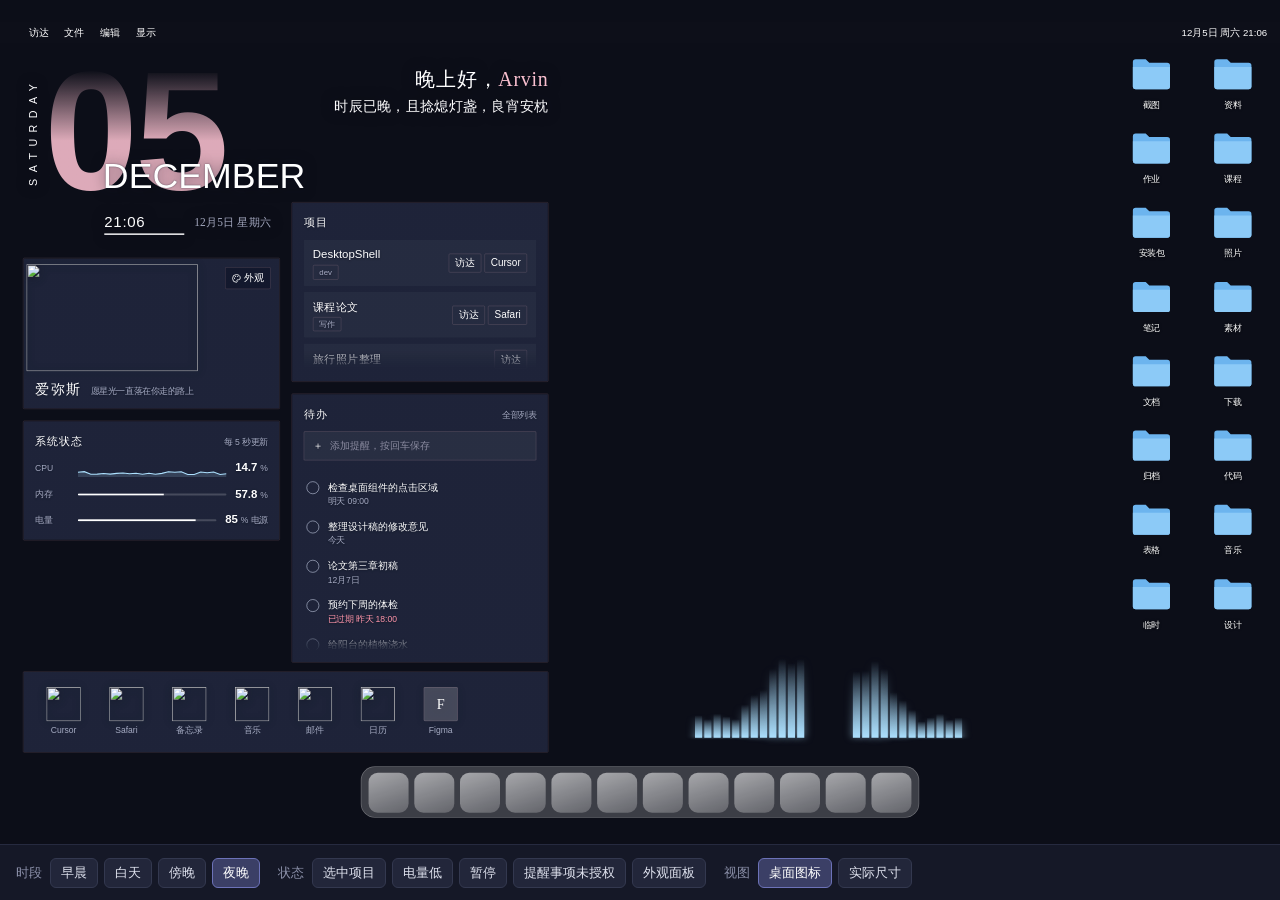
==== commit 57d42db7: "M3.5: 去掉角色卡标签和项目卡提示语；毛玻璃、4K、组件窗口层级 +3 写进 AGENTS.md Co-Authored-By: Claude Opus 5.5 <noreply@anthropi" ====
--- a/docs/design/index.html
+++ b/docs/design/index.html
@@ -45,7 +45,6 @@
             <div class="character-info">
               <div class="character-name" id="character-name"></div>
               <div class="character-motto" id="character-motto"></div>
-              <div class="character-tags" id="character-tags"></div>
             </div>
           </div>
         </section>
@@ -74,7 +73,7 @@
 
         <section class="widget w-projects" aria-label="项目">
           <div class="plate">
-            <div class="plate-head"><h2 class="plate-title">项目</h2><span class="plate-meta">点一下只看这个项目的待办</span></div>
+            <div class="plate-head"><h2 class="plate-title">项目</h2></div>
             <div class="project-list scroll-list" id="project-list"></div>
           </div>
         </section>
--- a/docs/design/tokens.css
+++ b/docs/design/tokens.css
@@ -126,7 +126,8 @@
   --ease-standard: cubic-bezier(0.2, 0, 0, 1);
 }
 
-/* 候选：底板下面垫原生毛玻璃（NSVisualEffectView）时，网页底色只负责上色。数值等探针定。 */
+/* 在应用里（底板下面垫着原生毛玻璃 NSVisualEffectView，材质 .hudWindow）时，网页底色只负责上色。
+   2026-10-18 探针定稿：底色层 45%。在普通浏览器里开发时没有原生毛玻璃，不设 data-glass，底色按 100%。 */
 :root[data-glass="on"] {
   --plate-fill-opacity: 0.45;
   --color-panel-bg: rgb(22 26 46 / 0.6);
--- a/docs/design/mockup.css
+++ b/docs/design/mockup.css
@@ -61,7 +61,7 @@
 .w-date { left: 32px; top: 10px; width: var(--column-width); height: 278px; }
 .w-greeting { left: calc(32px + var(--column-width) + var(--column-gap)); top: 34px; width: var(--column-width); }
 .w-character { left: 32px; top: 300px; width: var(--column-width); }
-.w-stats { left: 32px; top: 548px; width: var(--column-width); }
+.w-stats { left: 32px; top: 528px; width: var(--column-width); }
 .w-projects { left: calc(32px + var(--column-width) + var(--column-gap)); top: 222px; width: var(--column-width); height: 252px; }
 .w-todos { left: calc(32px + var(--column-width) + var(--column-gap)); top: 490px; width: var(--column-width); height: 377px; display: flex; flex-direction: column; }
 .w-launcher { left: 32px; bottom: 12px; width: calc(var(--column-width) * 2 + var(--column-gap)); }
@@ -100,16 +100,14 @@
 .greeting-wish { margin: var(--space-2) 0 0; font-size: var(--text-wish); line-height: var(--leading-tight); }
 
 /* —— 角色卡：头像组合图整张显示，压在卡片左上方（照 prototype / Profile） —— */
-.w-character .plate { height: 232px; padding-top: 0; }
+.w-character .plate { height: 212px; padding-top: 0; }
 .avatar-button { position: absolute; left: var(--space-1); top: var(--space-2); width: 240px; height: 150px; padding: 0; border: 0; background: none; border-radius: var(--radius-full); }
 .avatar-button img { width: 100%; height: 100%; display: block; -webkit-user-drag: none; filter: drop-shadow(0 2px 6px rgb(10 12 26 / 0.45)); }
 .avatar-button.playing img { animation: voice-pulse 1.2s var(--ease-standard) infinite; }
 @keyframes voice-pulse { 50% { filter: drop-shadow(0 0 14px var(--color-ice)); } }
 .character-info { position: absolute; left: var(--card-padding); right: var(--card-padding); bottom: var(--space-3); display: grid; grid-template-columns: auto 1fr; align-items: baseline; column-gap: var(--space-3); row-gap: var(--space-1); }
-.character-info .character-tags { grid-column: 1 / -1; }
 .character-name { font-family: var(--font-serif); font-size: var(--text-xl); letter-spacing: 2px; }
 .character-motto { font-family: var(--font-serif); font-size: var(--text-sm); color: var(--color-text-muted); }
-.character-tags { display: flex; gap: var(--space-2); margin-top: var(--space-1); }
 .tag { padding: 0 var(--space-2); border: var(--border-width) solid var(--color-card-border); border-radius: var(--radius-sm); font-size: var(--text-xs); color: var(--color-text-muted); line-height: 1.7; }
 .appearance-button { position: absolute; top: var(--space-3); right: var(--space-3); display: flex; align-items: center; gap: var(--space-1); padding: var(--space-1) var(--space-2); border: var(--border-width) solid var(--color-card-border); border-radius: var(--radius-sm); background: var(--color-card-bg); font-size: var(--text-sm); z-index: 2; }
 .appearance-button:hover { background: var(--color-card-bg-hover); }
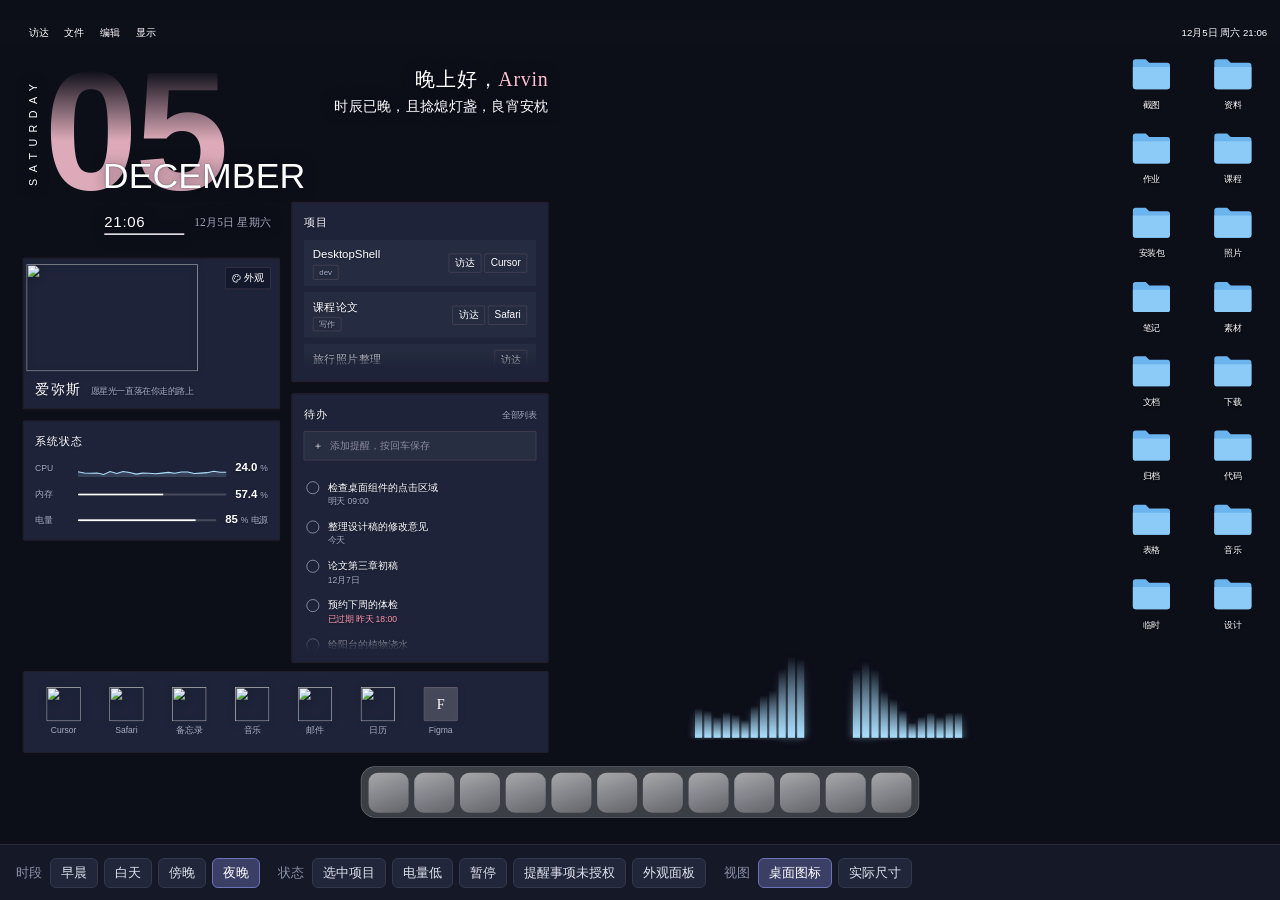
==== commit 4d26eb9e: "M3.5: 去掉系统状态卡的更新频率提示 Co-Authored-By: Claude Opus 5.5 <noreply@anthropic.com>" ====
--- a/docs/design/index.html
+++ b/docs/design/index.html
@@ -51,7 +51,7 @@
 
         <section class="widget w-stats" aria-label="系统状态">
           <div class="plate">
-            <div class="plate-head"><h2 class="plate-title">系统状态</h2><span class="plate-meta" id="stats-meta">每 5 秒更新</span></div>
+            <div class="plate-head"><h2 class="plate-title">系统状态</h2></div>
             <div class="stat-row">
               <span class="stat-label">CPU</span>
               <svg class="stat-spark" id="cpu-spark" viewBox="0 0 60 26" preserveAspectRatio="none" aria-hidden="true"><polygon points=""/><polyline points=""/></svg>
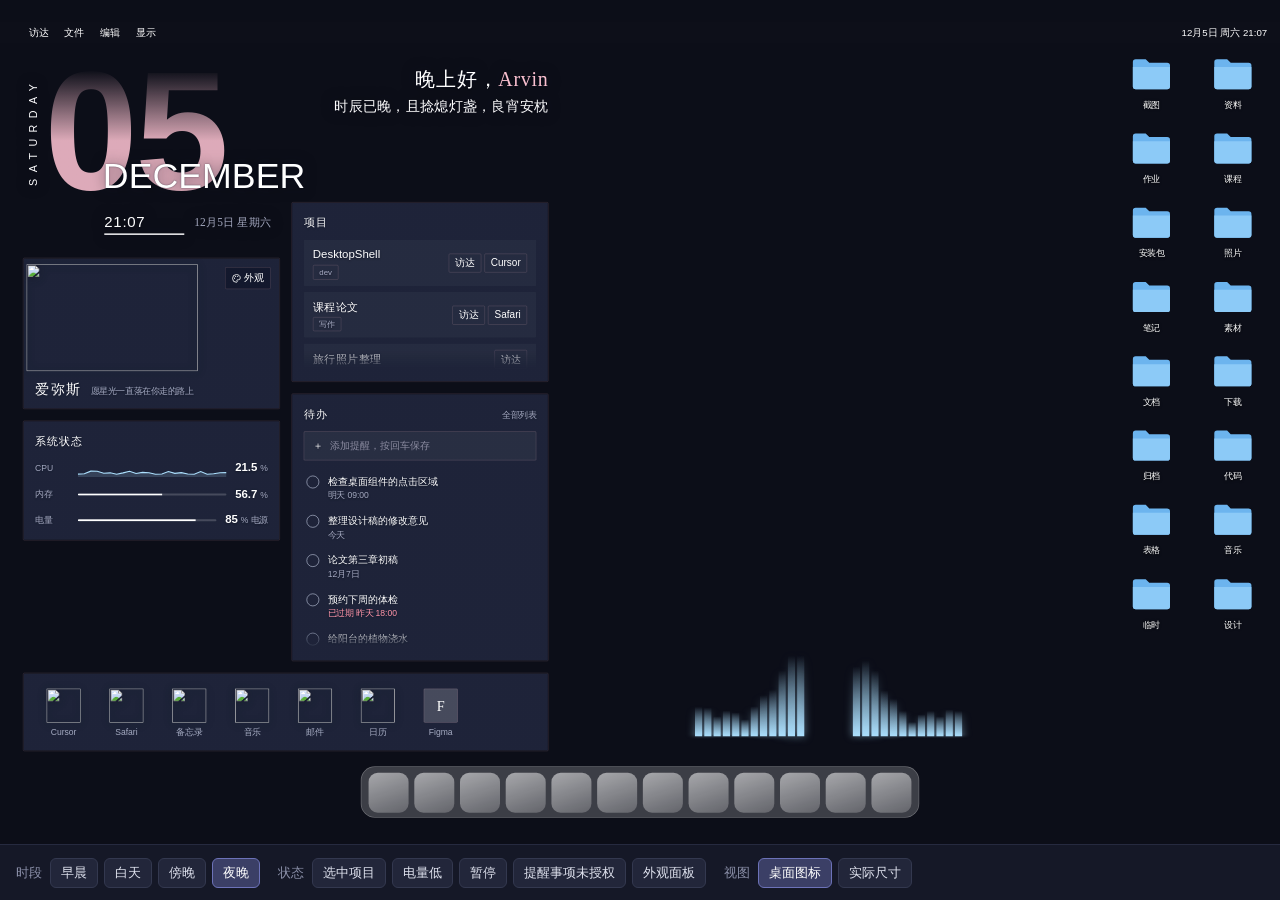
==== commit 735395b3: "M3.5: 保存 Claude 中断前的设计定稿原件" ====
--- a/docs/design/index.html
+++ b/docs/design/index.html
@@ -7,6 +7,7 @@
   <link rel="stylesheet" href="fonts.css">
   <link rel="stylesheet" href="tokens.css">
   <link rel="stylesheet" href="mockup.css">
+  <link rel="stylesheet" href="design.css">
   <script type="module" src="mockup.js"></script>
 </head>
 <body>
@@ -14,29 +15,30 @@
     <div class="stage" id="stage">
       <video class="wallpaper" src="/media/video/aemeath.mp4" autoplay muted loop playsinline></video>
 
-      <!-- 模拟的系统界面：菜单栏 30、程序坞 85、右侧两列访达图标 -->
+      <!-- 模拟的系统界面：菜单栏 30、程序坞、右侧两列访达图标 -->
       <div class="sys-menubar" aria-hidden="true"><b></b><span>访达</span><span>文件</span><span>编辑</span><span>显示</span><span class="spacer"></span><span id="menubar-clock"></span></div>
       <div class="sys-icons" id="icons" aria-hidden="true"></div>
       <div class="sys-dock" aria-hidden="true"><i></i><i></i><i></i><i></i><i></i><i></i><i></i><i></i><i></i><i></i><i></i><i></i></div>
 
+      <!-- 设计：每个 section 对应 M4 的一个组件（mountWidgets 建的外壳 <section class="widget" data-widget="…">），里面的结构就是组件要生成的 DOM -->
       <main id="desktop">
-        <section class="widget w-date" aria-label="日期">
-          <div class="date-weekday" id="date-weekday"></div>
-          <div class="date-day" id="date-day"></div>
-          <div class="date-month" id="date-month"></div>
-          <div class="date-time" id="date-time"></div>
-          <div class="date-rule"></div>
-          <div class="date-cn" id="date-cn"></div>
+        <section class="widget" data-widget="clock" aria-label="日期">
+          <div class="clock-weekday" id="clock-weekday"></div>
+          <div class="clock-day" id="clock-day"></div>
+          <div class="clock-month" id="clock-month"></div>
+          <div class="clock-time" id="clock-time"></div>
+          <div class="clock-rule"></div>
+          <div class="clock-date" id="clock-date"></div>
         </section>
 
-        <section class="widget w-greeting" aria-label="问候语">
-          <p class="greeting-title"><span id="greeting-title"></span>，<span class="greeting-name" id="greeting-name"></span></p>
+        <section class="widget" data-widget="greeting" aria-label="问候语">
+          <p class="greeting-title"><span id="greeting-title"></span><span id="greeting-sep">，</span><span class="greeting-name" id="greeting-name"></span></p>
           <p class="greeting-wish" id="greeting-wish"></p>
         </section>
 
-        <section class="widget w-character" aria-label="角色卡">
-          <div class="plate">
-            <div class="plate-bg" id="character-bg"></div>
+        <section class="widget" data-widget="character" aria-label="角色卡">
+          <div class="card character-card">
+            <div class="card-art" id="character-art"></div>
             <button class="avatar-button" id="avatar" type="button" aria-label="播放一句语音"><img id="avatar-img" alt="" draggable="false"></button>
             <button class="appearance-button" id="open-appearance" type="button">
               <svg viewBox="0 0 16 16" aria-hidden="true"><path fill="none" stroke="currentColor" stroke-width="1.3" d="M8 1.8a6.2 6.2 0 1 0 0 12.4c.9 0 1.3-.6 1.3-1.2 0-.8-.6-1-.6-1.8 0-.6.5-1.1 1.2-1.1h1.4a2.9 2.9 0 0 0 2.9-2.9C14.2 4.1 11.4 1.8 8 1.8Z"/><circle cx="4.9" cy="7.6" r=".9" fill="currentColor"/><circle cx="6.7" cy="4.9" r=".9" fill="currentColor"/><circle cx="10" cy="4.9" r=".9" fill="currentColor"/></svg>
@@ -49,9 +51,9 @@
           </div>
         </section>
 
-        <section class="widget w-stats" aria-label="系统状态">
-          <div class="plate">
-            <div class="plate-head"><h2 class="plate-title">系统状态</h2></div>
+        <section class="widget" data-widget="stats" aria-label="系统状态">
+          <div class="card stats-card" id="stats-card">
+            <div class="card-head"><h2 class="card-title">系统状态</h2></div>
             <div class="stat-row">
               <span class="stat-label">CPU</span>
               <svg class="stat-spark" id="cpu-spark" viewBox="0 0 60 26" preserveAspectRatio="none" aria-hidden="true"><polygon points=""/><polyline points=""/></svg>
@@ -71,52 +73,54 @@
           </div>
         </section>
 
-        <section class="widget w-projects" aria-label="项目">
-          <div class="plate">
-            <div class="plate-head"><h2 class="plate-title">项目</h2></div>
+        <section class="widget" data-widget="projects" aria-label="项目">
+          <div class="card projects-card">
+            <div class="card-head"><h2 class="card-title">项目</h2></div>
             <div class="project-list scroll-list" id="project-list"></div>
           </div>
         </section>
 
-        <section class="widget w-todos" aria-label="待办">
-          <div class="plate">
-            <div class="plate-head"><h2 class="plate-title">待办</h2><span class="plate-meta" id="todo-scope"></span></div>
-            <label class="todo-add"><span aria-hidden="true">＋</span><input id="todo-input" type="text" placeholder="添加提醒，按回车保存"></label>
+        <section class="widget" data-widget="todos" aria-label="待办">
+          <div class="card todos-card">
+            <div class="card-head"><h2 class="card-title">待办</h2><span class="card-meta" id="todo-scope"></span></div>
+            <label class="todo-add" id="todo-add"><span aria-hidden="true">＋</span><input id="todo-input" type="text" placeholder="添加提醒，按回车保存"></label>
             <p class="todo-hint" id="todo-hint"></p>
             <ul class="todo-list scroll-list" id="todo-list"></ul>
           </div>
         </section>
 
-        <section class="widget w-launcher" aria-label="应用启动栏">
-          <div class="plate">
-            <div class="plate-bg" id="launcher-bg"></div>
+        <section class="widget" data-widget="launcher" aria-label="应用启动栏">
+          <div class="card launcher-card">
+            <div class="card-art" id="launcher-art"></div>
             <div class="app-row" id="app-row"></div>
           </div>
         </section>
 
-        <section class="widget w-visualizer" aria-hidden="true">
+        <section class="widget" data-widget="visualizer" aria-hidden="true">
           <div class="viz-bars left" id="viz-left"></div>
           <div class="viz-bars right" id="viz-right"></div>
           <img class="viz-ornament" src="/media/ornaments/heart.png" alt="" draggable="false">
         </section>
 
-        <div class="appearance" id="appearance">
-          <div class="appearance-panel" role="dialog" aria-label="外观">
-            <div class="appearance-head">
-              <h2>外观</h2>
-              <div class="appearance-actions">
-                <button class="ghost-button" id="appearance-reset" type="button">恢复默认</button>
-                <button class="primary-button" id="appearance-done" type="button">完成</button>
+        <section class="widget" data-widget="appearance">
+          <div class="appearance-overlay" id="appearance" data-hit hidden>
+            <div class="appearance-panel" role="dialog" aria-label="外观" data-glass>
+              <div class="appearance-head">
+                <h2>外观</h2>
+                <div class="appearance-actions">
+                  <button class="ghost-button" id="appearance-reset" type="button">恢复默认</button>
+                  <button class="primary-button" id="appearance-done" type="button">完成</button>
+                </div>
+              </div>
+              <div class="appearance-scroll">
+                <h3>头像</h3>
+                <div class="thumb-grid avatars" id="avatar-grid" role="radiogroup" aria-label="头像"></div>
+                <h3>启动栏和卡片的背景</h3>
+                <div class="thumb-grid backgrounds" id="background-grid" role="radiogroup" aria-label="背景"></div>
               </div>
             </div>
-            <div class="appearance-scroll">
-              <h3>头像</h3>
-              <div class="thumb-grid avatars" id="avatar-grid" role="radiogroup" aria-label="头像"></div>
-              <h3>启动栏和卡片的背景</h3>
-              <div class="thumb-grid backgrounds" id="background-grid" role="radiogroup" aria-label="背景"></div>
-            </div>
           </div>
-        </div>
+        </section>
       </main>
     </div>
   </div>
--- a/docs/design/fonts.css
+++ b/docs/design/fonts.css
@@ -6,4 +6,3 @@
 @font-face { font-family: "Porter"; src: url("/media/fonts/Porter.otf") format("opentype"); font-display: swap; }
 @font-face { font-family: "Google Sans"; src: url("/media/fonts/GoogleSans-Regular.ttf") format("truetype"); font-weight: 400; font-display: swap; }
 @font-face { font-family: "Google Sans"; src: url("/media/fonts/GoogleSans-Bold.ttf") format("truetype"); font-weight: 700; font-display: swap; }
-@font-face { font-family: "Emilea"; src: url("/media/fonts/Emilea.otf") format("opentype"); font-display: swap; }
--- a/docs/design/tokens.css
+++ b/docs/design/tokens.css
@@ -1,22 +1,22 @@
-/* DesktopShell 设计规范（M3.5 定稿候选）。
+/* DesktopShell 设计规范（M3.5 定稿，2026-10-18）。M4 原样复制到 web/styles/tokens.css。
    数值来源见 docs/design/parameters.md：颜色取自美化包 Ageo / prototype / Lano-Visualizer，
    并按壁纸亮度调整了底板，保证白字在头发等亮色区域上也看得清。
-   变量名尽量沿用 web/styles/tokens.css；新增的变量在注释里标明。 */
+   组件 CSS 和 base.css 只能引用这里的变量，不写死颜色和尺寸。 */
 :root {
   /* —— 基础色板 —— */
-  --color-night: rgb(27 32 56);            /* 新增：夜靛，底板的底色 */
-  --color-mist: rgb(184 182 210);          /* 新增：雾紫，次要文字 */
-  --color-sakura: rgb(250 192 207);        /* 新增：樱粉 = Ageo Color2 */
-  --color-rose: rgb(230 138 161);          /* 新增：玫瑰 = prototype ColorBG 的颜色 */
-  --color-ice: rgb(173 225 255);           /* 新增：冰蓝 = Lano-Visualizer Color */
-  --color-snow: rgb(255 255 255);          /* 新增：雪白 = Ageo Color1 */
+  --color-night: rgb(27 32 56);            /* 夜靛，底板的底色 */
+  --color-mist: rgb(184 182 210);          /* 雾紫 */
+  --color-sakura: rgb(250 192 207);        /* 樱粉 = Ageo Color2 */
+  --color-rose: rgb(230 138 161);          /* 玫瑰 = prototype ColorBG 的颜色 */
+  --color-ice: rgb(173 225 255);           /* 冰蓝 = Lano-Visualizer Color */
+  --color-snow: rgb(255 255 255);          /* 雪白 = Ageo Color1 */
 
   /* —— 文字 —— */
   --color-text: var(--color-snow);
   --color-text-muted: rgb(232 228 244 / 0.78);
   --color-text-faint: rgb(214 210 232 / 0.56);
   --shadow-text: 0 1px 2px rgb(14 16 32 / 0.55);
-  --shadow-text-wallpaper: 0 1px 2px rgb(14 16 32 / 0.7), 0 0 18px rgb(14 16 32 / 0.55); /* 新增：直接写在壁纸上的字 */
+  --shadow-text-wallpaper: 0 1px 2px rgb(14 16 32 / 0.7), 0 0 18px rgb(14 16 32 / 0.55); /* 直接写在壁纸上的字 */
 
   /* —— 强调色与状态 —— */
   --color-accent: var(--color-sakura);
@@ -29,24 +29,28 @@
   --color-danger: rgb(255 150 170);
   --color-focus-ring: var(--color-ice);
 
-  /* —— 底板（不用毛玻璃：半透明纯色，夜靛打底再叠一层玫瑰） —— */
+  /* —— 底板：底下垫原生毛玻璃，网页只画一层半透明底色（夜靛打底再叠玫瑰） —— */
   --color-card-bg: rgb(27 32 56 / 0.52);
-  --color-card-tint: rgb(230 138 161 / 0.20);   /* 新增：叠在底板上的玫瑰色，对应 prototype ColorBG */
+  --color-card-tint: rgb(230 138 161 / 0.20);   /* 叠在底色上的玫瑰色，对应 prototype ColorBG */
+  --card-fill-opacity: 1;                       /* 底色层的不透明度；应用里有毛玻璃时见下方 data-glass */
+  --card-art-opacity: 0.32;                     /* 角色卡、启动栏的背景图 */
   --color-card-bg-hover: rgb(230 138 161 / 0.30);
   --color-card-border: rgb(250 192 207 / 0.16);
-  --plate-fill-opacity: 1;                      /* 新增：底色层的不透明度，垫毛玻璃时调低 */
-  --color-panel-bg: rgb(22 26 46 / 0.9);
-  --color-overlay: rgb(10 12 26 / 0.45);
+  --color-row-bg: rgb(255 255 255 / 0.04);      /* 项目行、缩略图的底 */
+  --color-row-hover: rgb(255 255 255 / 0.05);   /* 待办行悬停 */
+  --color-input-bg: rgb(255 255 255 / 0.05);
+  --color-panel-bg: rgb(22 26 46 / 0.9);        /* 外观面板 */
+  --color-overlay: rgb(10 12 26 / 0.45);        /* 外观面板打开时压暗桌面 */
   --color-shadow: rgb(8 10 22 / 0.35);
-  --color-track: rgb(255 255 255 / 0.18);       /* 新增：进度条底轨，对应 prototype 的 alpha 100 */
+  --color-track: rgb(255 255 255 / 0.18);       /* 进度条底轨、滚动条，对应 prototype 的 alpha 100 */
   --color-debug: rgb(255 96 96 / 0.85);
-
-  /* —— 字体 —— */
+  --mask-solid: black;                          /* 遮罩只看透明度，颜色无意义 */
+
+  /* —— 字体（文件在 media/fonts/，见 fonts.css） —— */
   --font-sans: "Google Sans", -apple-system, BlinkMacSystemFont, "PingFang SC", sans-serif;
   --font-serif: "Source Han Serif SC", "Songti SC", serif;
-  --font-display: "Gobold", "Google Sans", sans-serif;   /* 新增：超大号日期数字 */
-  --font-label: "Porter", "Google Sans", sans-serif;     /* 新增：月份、时间、竖排星期 */
-  --font-script: "Emilea", cursive;                      /* 新增：签名 */
+  --font-display: "Gobold", "Google Sans", sans-serif;   /* 超大号日期数字 */
+  --font-label: "Porter", "Google Sans", sans-serif;     /* 月份、时间、竖排星期 */
   --font-mono: ui-monospace, "SF Mono", Menlo, monospace;
   --text-xs: 11px;
   --text-sm: 12px;
@@ -55,19 +59,26 @@
   --text-xl: 20px;
   --text-2xl: 28px;
   --text-display: 236px;      /* Gobold 日期，原皮肤 250pt × 缩放 */
-  --text-month: 50px;         /* 新增：Porter 月份（9 个字母的 SEPTEMBER 也要放得下） */
-  --text-weekday: 15px;       /* 新增：Porter 竖排星期 */
-  --text-time: 21px;          /* 新增：Porter 时间 */
-  --text-greeting: 28px;      /* 新增：问候第一行，原皮肤 19.5pt */
-  --text-wish: 20px;          /* 新增：祝福语，原皮肤 15.6pt */
+  --text-month: 50px;         /* Porter 月份（9 个字母的 SEPTEMBER 也要放得下） */
+  --text-weekday: 15px;       /* Porter 竖排星期 */
+  --text-time: 21px;          /* Porter 时间 */
+  --text-greeting: 28px;      /* 问候第一行，原皮肤 19.5pt */
+  --text-wish: 20px;          /* 祝福语，原皮肤 15.6pt */
   --weight-regular: 400;
   --weight-medium: 500;
   --weight-bold: 700;
+  --leading-none: 1;
   --leading-tight: 1.2;
+  --leading-snug: 1.45;       /* 待办标题 */
   --leading-normal: 1.5;
-  --tracking-weekday: 9px;    /* 新增：原皮肤字间距 7 */
+  --leading-loose: 1.7;       /* 标签、空状态提示 */
+  --tracking-display: -4px;   /* 日期数字 */
+  --tracking-title: 1px;      /* 卡片标题、问候、时间 */
+  --tracking-name: 2px;       /* 角色名、外观面板标题 */
+  --tracking-weekday: 9px;    /* 竖排星期，原皮肤字间距 7 */
 
   /* —— 间距 —— */
+  --space-half: 2px;
   --space-1: 4px;
   --space-2: 8px;
   --space-3: 12px;
@@ -77,42 +88,101 @@
   --space-8: 32px;
   --space-10: 40px;
 
-  /* —— 形状：原皮肤是圆角 1 的矩形，这里只留 2 的圆角，不加阴影 —— */
+  /* —— 形状：原皮肤是圆角 1 的矩形，这里只留 2 的圆角 —— */
   --radius-sm: 2px;
   --radius-md: 2px;
   --radius-lg: 2px;
   --radius-full: 9999px;
   --border-width: 1px;
-  --rule-width: 2px;          /* 新增：时间下面的细线，原皮肤 1.5 */
-  --bar-height: 3px;          /* 新增：进度条，原皮肤 3 */
+  --rule-width: 2px;          /* 时间下面的细线，原皮肤 1.5 */
+  --bar-height: 3px;          /* 进度条，原皮肤 3 */
+  --selected-bar-width: 3px;  /* 选中项目左边的竖条 */
+  --selected-ring-width: 2px; /* 外观面板里选中的缩略图 */
+  --check-size: 18px;         /* 待办勾选圈 */
+  --check-border-width: 1.5px;
+  --check-mark-size: 10px;
+  --icon-sm: 14px;            /* 按钮里的小图标 */
   --focus-ring-width: 2px;
   --focus-ring-offset: 2px;
+
+  /* —— 阴影和光晕（box-shadow / drop-shadow 的参数） —— */
   --shadow-card: none;
-  --shadow-icon: 0 2px 6px rgb(10 12 26 / 0.4);   /* 新增：启动栏图标 */
   --shadow-raised: 0 18px 48px var(--color-shadow);
-
-  /* —— 布局（1792 × 1120 点屏幕，右侧 240 留给两列图标） —— */
+  --shadow-icon: 0 2px 6px rgb(10 12 26 / 0.4);          /* 启动栏图标 */
+  --shadow-avatar: 0 2px 6px rgb(10 12 26 / 0.45);       /* 头像组合图 */
+  --glow-voice: 0 0 14px var(--color-ice);               /* 播放语音时头像发光 */
+  --glow-related: 0 0 10px color-mix(in srgb, var(--color-highlight) 70%, transparent);  /* 相关应用 */
+  --glow-viz: 0 0 6px color-mix(in srgb, var(--color-ice) 55%, transparent);            /* 律动条 */
+
+  /* —— 布局：1792 × 1120 点屏幕，安全区域 1792 × 1003；左侧两列组件，右侧 240 留给两列图标 —— */
   --card-padding: var(--space-4);
   --card-gap: var(--space-3);
   --widget-gap: var(--space-4);
-  --column-width: 360px;      /* 新增：左侧两列的宽度 */
-  --column-gap: 16px;         /* 新增 */
-  --icon-area-width: 240px;   /* 新增：右侧留给访达图标 */
-  --app-icon-size: 48px;      /* 新增：启动栏图标（Swift 导出 128px PNG） */
-  --app-tile-width: 80px;     /* 新增 */
-  --scrollbar-width: 4px;     /* 新增 */
-  --scroll-fade: 28px;        /* 新增：列表上下还有内容时的淡出高度 */
-  --mask-solid: black;        /* 新增：遮罩只看透明度，颜色无意义 */
-  --safe-top: 0px;
+  --layout-inset: 32px;       /* 组件区离安全区域左边 */
+  --column-width: 360px;
+  --column-gap: 16px;
+  --column-1: var(--layout-inset);
+  --column-2: calc(var(--layout-inset) + var(--column-width) + var(--column-gap));
+  --icon-area-width: 240px;   /* 右侧留给访达图标（布局约定，组件不进这块） */
+  --safe-top: 0px;            /* 由 main.js 按 store.safeArea 覆盖 */
   --safe-right: 0px;
   --safe-bottom: 0px;
   --safe-left: 0px;
 
+  /* —— 各组件的位置（相对 #desktop，也就是安全区域的左上角） —— */
+  --clock-top: 10px;
+  --clock-height: 278px;
+  --greeting-top: 34px;       /* 第二列，右对齐 */
+  --character-top: 300px;
+  --character-height: 212px;
+  --stats-top: 528px;
+  --projects-top: 222px;
+  --projects-height: 252px;
+  --todos-top: 490px;         /* 下边停在启动栏上方 --column-gap 处 */
+  --launcher-bottom: 12px;    /* 横跨两列 */
+  --launcher-height: 110px;
+  --visualizer-center: calc(50% + 264px);   /* 心形中心的横坐标 */
+  --visualizer-bottom: 2px;
+  --visualizer-height: 178px;
+  --appearance-top: 120px;    /* 外观面板，左边和第二列对齐 */
+  --appearance-width: 760px;
+  --appearance-max-height: 760px;
+
+  /* —— 时钟内部（相对时钟组件左上角，照 Ageo / Time and Date） —— */
+  --clock-day-x: 30px;
+  --clock-day-y: -6px;
+  --clock-month-x: 112px;
+  --clock-month-y: 150px;
+  --clock-weekday-x: 4px;
+  --clock-weekday-y: 38px;
+  --clock-time-x: 114px;
+  --clock-time-y: 224px;
+  --clock-rule-x: 114px;
+  --clock-rule-y: 256px;
+  --clock-rule-width: 112px;
+  --clock-date-x: 240px;
+  --clock-date-y: 228px;
+
+  /* —— 组件内部尺寸 —— */
+  --avatar-width: 240px;      /* 头像组合图整张显示，图片本身 480 × 300（2 倍） */
+  --avatar-height: 150px;
+  --stat-label-width: 48px;
+  --spark-height: 26px;       /* CPU 历史折线 */
+  --spark-stroke: 1.5;        /* 折线粗细（SVG 单位） */
+  --app-icon-size: 48px;      /* 启动栏图标（Swift 导出 128px PNG） */
+  --app-tile-width: 80px;
+  --scrollbar-width: 4px;
+  --scroll-fade: 28px;        /* 列表上下还有内容时的淡出高度 */
+  --todo-row-padding: 7px;
+
   /* —— 律动条（Lano-Visualizer 原值） —— */
-  --viz-ornament-width: 640px; /* 新增：心形装饰条显示宽度（原图 2400 × 400） */
-  --viz-bar-width: 10px;       /* 新增 */
-  --viz-bar-gap: 3px;          /* 新增 */
-  --viz-bar-max: 120px;        /* 新增：原皮肤 134 */
+  --viz-ornament-width: 640px; /* 心形装饰条显示宽度（素材 1280 × 213，2 倍） */
+  --viz-bar-width: 10px;
+  --viz-bar-gap: 3px;
+  --viz-bar-max: 120px;        /* 原皮肤 134 */
+  --viz-bars-bottom: 31px;     /* 柱子底边离装饰条底边 */
+  --viz-bars-center-gap: 34px; /* 柱子离心形中心，给心形留位置 */
+  --viz-bar-rest: 0.02;        /* 静止时的高度比例 */
 
   /* —— 层级 —— */
   --z-widgets: 1;
@@ -123,17 +193,18 @@
   --duration-fast: 120ms;
   --duration-normal: 200ms;
   --duration-slow: 400ms;
+  --duration-voice-pulse: 1200ms;
   --ease-standard: cubic-bezier(0.2, 0, 0, 1);
 }
 
 /* 在应用里（底板下面垫着原生毛玻璃 NSVisualEffectView，材质 .hudWindow）时，网页底色只负责上色。
    2026-10-18 探针定稿：底色层 45%。在普通浏览器里开发时没有原生毛玻璃，不设 data-glass，底色按 100%。 */
 :root[data-glass="on"] {
-  --plate-fill-opacity: 0.45;
+  --card-fill-opacity: 0.45;
   --color-panel-bg: rgb(22 26 46 / 0.6);
 }
 
-/* 时段主题：只动底板和强调色的冷暖，保持克制。 */
+/* 时段主题（store.phase → <html data-phase>）：只动底板和强调色的冷暖，保持克制。白天用上面的默认值。 */
 :root[data-phase="morning"] {
   --color-card-bg: rgb(36 40 70 / 0.46);
   --color-card-tint: rgb(250 192 207 / 0.22);
--- a/docs/design/mockup.css
+++ b/docs/design/mockup.css
@@ -23,221 +23,26 @@
 .controls button { font: inherit; color: #dfe2ee; background: #22263a; border: 1px solid #33384f; border-radius: 6px; padding: 5px 10px; cursor: pointer; }
 .controls button[aria-pressed="true"] { background: #3b3f66; border-color: #6c72b8; color: #fff; }
 
-/* ============ 设计：桌面与组件 ============ */
+
+/* 桌面区域。应用里是 base.css 的 #desktop（position: fixed，四边取 --safe-*，由 Swift 推送）；
+   效果图里放在 1792 × 1120 的舞台里，安全区域写死为本机实测值（菜单栏 30、程序坞 87）。 */
+.stage { --safe-top: 30px; --safe-right: 0px; --safe-bottom: 87px; --safe-left: 0px; }
 #desktop {
-  position: absolute; inset: 30px 0 85px 0; z-index: 1;
-  font-family: var(--font-sans); font-size: var(--text-md); line-height: var(--leading-normal);
-  color: var(--color-text); -webkit-font-smoothing: antialiased;
-  -webkit-user-select: none; user-select: none; cursor: default;
+  position: absolute; top: var(--safe-top); right: var(--safe-right); bottom: var(--safe-bottom); left: var(--safe-left); z-index: 1;
+  font-family: var(--font-sans); font-size: var(--text-md); line-height: var(--leading-normal); color: var(--color-text);
+  -webkit-font-smoothing: antialiased; -webkit-user-select: none; user-select: none; cursor: default;
 }
+/* 以下几条照 M3 的 web/styles/base.css，应用里已经有了 */
 #desktop input { -webkit-user-select: text; user-select: text; cursor: text; }
-#desktop button { font: inherit; color: inherit; cursor: pointer; }
+#desktop img, #desktop svg { -webkit-user-drag: none; }
+#desktop button, #desktop [role="button"] { font: inherit; color: inherit; cursor: pointer; }
 #desktop :focus-visible { outline: var(--focus-ring-width) solid var(--color-focus-ring); outline-offset: var(--focus-ring-offset); }
+.widget { position: absolute; z-index: var(--z-widgets); }
+[hidden] { display: none !important; }
+:root[data-paused] #desktop *, :root[data-paused] #desktop *::before, :root[data-paused] #desktop *::after { animation-play-state: paused !important; }
 
-.widget { position: absolute; }
-.plate {
-  position: relative; overflow: hidden;
-  border: var(--border-width) solid var(--color-card-border);
-  border-radius: var(--radius-lg);
-  padding: var(--card-padding);
-  box-shadow: var(--shadow-card);
-  text-shadow: var(--shadow-text);
-}
-/* 底色单独放一层，垫毛玻璃时只调这一层的不透明度，时段配色照常生效 */
-.plate::before {
-  content: ""; position: absolute; inset: 0; pointer-events: none;
-  background: linear-gradient(var(--color-card-tint), var(--color-card-tint)), var(--color-card-bg);
-  opacity: var(--plate-fill-opacity);
-  transition: background-color var(--duration-slow) var(--ease-standard);
-}
-.plate-head { display: flex; align-items: baseline; justify-content: space-between; gap: var(--space-3); margin-bottom: var(--space-3); }
-.plate-title { margin: 0; font-family: var(--font-serif); font-size: var(--text-lg); font-weight: var(--weight-regular); letter-spacing: 1px; }
-.plate-meta { color: var(--color-text-muted); font-size: var(--text-sm); }
-.plate-bg { position: absolute; inset: 0; background-size: cover; background-position: center 30%; opacity: 0.32; z-index: 0; }
-/* :where() 不增加优先级，让各组件自己的定位规则（例如 position: absolute）照常生效 */
-.plate > :where(:not(.plate-bg)) { position: relative; z-index: 1; }
-
-/* —— 版位（1792 × 1005 可用区域；定稿后整理进 tokens） —— */
-.w-date { left: 32px; top: 10px; width: var(--column-width); height: 278px; }
-.w-greeting { left: calc(32px + var(--column-width) + var(--column-gap)); top: 34px; width: var(--column-width); }
-.w-character { left: 32px; top: 300px; width: var(--column-width); }
-.w-stats { left: 32px; top: 528px; width: var(--column-width); }
-.w-projects { left: calc(32px + var(--column-width) + var(--column-gap)); top: 222px; width: var(--column-width); height: 252px; }
-.w-todos { left: calc(32px + var(--column-width) + var(--column-gap)); top: 490px; width: var(--column-width); height: 377px; display: flex; flex-direction: column; }
-.w-launcher { left: 32px; bottom: 12px; width: calc(var(--column-width) * 2 + var(--column-gap)); }
-.w-visualizer { left: calc(50% + 264px - var(--viz-ornament-width) / 2); bottom: 2px; width: var(--viz-ornament-width); height: 178px; pointer-events: none; }
-
-/* —— 时钟（日期）：照 Ageo / Time and Date —— */
-.date-day {
-  position: absolute; left: 30px; top: -6px;
-  font-family: var(--font-display); font-weight: var(--weight-bold);
-  font-size: var(--text-display); line-height: 1; letter-spacing: -4px;
-  color: transparent;
-  background: linear-gradient(180deg, color-mix(in srgb, var(--color-accent) 0%, transparent) 14%, color-mix(in srgb, var(--color-accent) 88%, transparent) 56%);
-  -webkit-background-clip: text; background-clip: text;
-  font-variant-numeric: tabular-nums;
-}
-.date-month {
-  position: absolute; left: 112px; top: 150px;
-  font-family: var(--font-label); font-size: var(--text-month); line-height: 1;
-  text-shadow: var(--shadow-text-wallpaper);
-}
-.date-weekday {
-  position: absolute; left: 4px; top: 38px;
-  writing-mode: vertical-rl; transform: rotate(180deg);
-  font-family: var(--font-label); font-size: var(--text-weekday);
-  letter-spacing: var(--tracking-weekday); text-transform: uppercase;
-  text-shadow: var(--shadow-text-wallpaper);
-}
-.date-time { position: absolute; left: 114px; top: 224px; font-family: var(--font-label); font-size: var(--text-time); letter-spacing: 1px; text-shadow: var(--shadow-text-wallpaper); }
-.date-rule { position: absolute; left: 114px; top: 256px; width: 112px; height: var(--rule-width); background: var(--color-text); box-shadow: var(--shadow-text-wallpaper); }
-.date-cn { position: absolute; left: 240px; top: 228px; white-space: nowrap; font-family: var(--font-serif); font-size: var(--text-lg); color: var(--color-text-muted); text-shadow: var(--shadow-text-wallpaper); }
-
-/* —— 问候语：照 Ageo / Time Of Day，右对齐，不加底板 —— */
-.w-greeting { text-align: right; font-family: var(--font-serif); text-shadow: var(--shadow-text-wallpaper); }
-.greeting-title { margin: 0; font-size: var(--text-greeting); font-weight: var(--weight-regular); line-height: var(--leading-tight); letter-spacing: 1px; }
-.greeting-name { color: var(--color-accent); }
-.greeting-wish { margin: var(--space-2) 0 0; font-size: var(--text-wish); line-height: var(--leading-tight); }
-
-/* —— 角色卡：头像组合图整张显示，压在卡片左上方（照 prototype / Profile） —— */
-.w-character .plate { height: 212px; padding-top: 0; }
-.avatar-button { position: absolute; left: var(--space-1); top: var(--space-2); width: 240px; height: 150px; padding: 0; border: 0; background: none; border-radius: var(--radius-full); }
-.avatar-button img { width: 100%; height: 100%; display: block; -webkit-user-drag: none; filter: drop-shadow(0 2px 6px rgb(10 12 26 / 0.45)); }
-.avatar-button.playing img { animation: voice-pulse 1.2s var(--ease-standard) infinite; }
-@keyframes voice-pulse { 50% { filter: drop-shadow(0 0 14px var(--color-ice)); } }
-.character-info { position: absolute; left: var(--card-padding); right: var(--card-padding); bottom: var(--space-3); display: grid; grid-template-columns: auto 1fr; align-items: baseline; column-gap: var(--space-3); row-gap: var(--space-1); }
-.character-name { font-family: var(--font-serif); font-size: var(--text-xl); letter-spacing: 2px; }
-.character-motto { font-family: var(--font-serif); font-size: var(--text-sm); color: var(--color-text-muted); }
-.tag { padding: 0 var(--space-2); border: var(--border-width) solid var(--color-card-border); border-radius: var(--radius-sm); font-size: var(--text-xs); color: var(--color-text-muted); line-height: 1.7; }
-.appearance-button { position: absolute; top: var(--space-3); right: var(--space-3); display: flex; align-items: center; gap: var(--space-1); padding: var(--space-1) var(--space-2); border: var(--border-width) solid var(--color-card-border); border-radius: var(--radius-sm); background: var(--color-card-bg); font-size: var(--text-sm); z-index: 2; }
-.appearance-button:hover { background: var(--color-card-bg-hover); }
-.appearance-button svg { width: 14px; height: 14px; }
-
-/* —— 系统状态：照 prototype / CPU & RAM，3px 细条 —— */
-.stat-row { display: grid; grid-template-columns: 48px 1fr auto; align-items: center; column-gap: var(--space-3); row-gap: var(--space-1); }
-.stat-row + .stat-row { margin-top: var(--space-3); }
-.stat-label { color: var(--color-text-muted); font-size: var(--text-sm); }
-.stat-value { font-weight: var(--weight-bold); font-size: var(--text-lg); font-variant-numeric: tabular-nums; text-align: right; }
-.stat-value small { font-weight: var(--weight-regular); font-size: var(--text-sm); color: var(--color-text-muted); margin-left: var(--space-1); }
-.stat-bar { grid-column: 2; height: var(--bar-height); background: var(--color-track); border-radius: var(--radius-full); overflow: hidden; }
-.stat-bar > span { display: block; height: 100%; background: var(--color-text); transform-origin: left; transition: transform var(--duration-slow) var(--ease-standard); }
-.stat-spark { grid-column: 2; height: 26px; width: 100%; }
-.stat-spark polyline { fill: none; stroke: var(--color-ice); stroke-width: 1.5; vector-effect: non-scaling-stroke; }
-.stat-spark polygon { fill: color-mix(in srgb, var(--color-ice) 16%, transparent); }
-.power-hint { display: none; margin-top: var(--space-3); padding-top: var(--space-2); border-top: var(--border-width) solid var(--color-card-border); color: var(--color-warning); font-size: var(--text-sm); }
-:root[data-low-battery] .power-hint { display: block; }
-:root[data-low-battery] .stat-battery .stat-bar > span { background: var(--color-warning); }
-
-/* —— 项目卡片 —— */
-.w-projects .plate { display: flex; flex-direction: column; height: 100%; }
-.project-list { display: grid; align-content: start; gap: var(--space-2); flex: 1; min-height: 0; }
-.project {
-  position: relative; display: grid; grid-template-columns: 1fr auto; align-items: center; gap: var(--space-2);
-  padding: var(--space-2) var(--space-3); border-radius: var(--radius-sm);
-  background: rgb(255 255 255 / 0.04); border: var(--border-width) solid transparent; cursor: pointer;
-  transition: background-color var(--duration-fast) var(--ease-standard);
-}
-.project:hover { background: var(--color-card-bg-hover); }
-.project.selected { background: var(--color-selected-bg); border-color: color-mix(in srgb, var(--color-selected-border) 45%, transparent); }
-.project.selected::before { content: ""; position: absolute; left: -1px; top: var(--space-2); bottom: var(--space-2); width: 3px; background: var(--color-selected-border); }
-.project-name { font-size: var(--text-lg); }
-.project-tags { display: flex; gap: var(--space-1); margin-top: 2px; }
-.project-actions { display: flex; gap: var(--space-1); }
-.ghost-button { padding: 2px var(--space-2); border: var(--border-width) solid var(--color-card-border); border-radius: var(--radius-sm); background: none; font-size: var(--text-sm); color: var(--color-text-muted); }
-.ghost-button:hover { color: var(--color-text); border-color: var(--color-accent); }
-
-/* —— 待办（系统提醒事项） —— */
-.w-todos .plate { display: flex; flex-direction: column; height: 100%; }
-.todo-add { display: flex; align-items: center; gap: var(--space-2); padding: var(--space-2) var(--space-3); border: var(--border-width) solid var(--color-card-border); border-radius: var(--radius-sm); background: rgb(255 255 255 / 0.05); }
-.todo-add input { flex: 1; min-width: 0; border: 0; outline: none; background: none; color: var(--color-text); font: inherit; }
-.todo-add input::placeholder { color: var(--color-text-faint); }
-.todo-add:focus-within { border-color: var(--color-ice); }
-.todo-add[hidden] { display: none; }
-.todo-hint { margin: var(--space-2) 0 0; font-size: var(--text-sm); color: var(--color-text-faint); }
-.todo-list { list-style: none; margin: var(--space-3) 0 0; padding: 0; display: grid; align-content: start; gap: 2px; flex: 1; min-height: 0; }
-
-/* —— 可滚动列表（项目、待办）：细滚动条只在鼠标移上去时出现，上下还有内容时边缘淡出 —— */
-.scroll-list { overflow-y: auto; overscroll-behavior: contain; margin-right: calc(-1 * var(--space-2)); padding-right: var(--space-2); }
-.scroll-list::-webkit-scrollbar { width: var(--scrollbar-width); }
-.scroll-list::-webkit-scrollbar-track { background: none; }
-.scroll-list::-webkit-scrollbar-thumb { background: none; border-radius: var(--radius-full); }
-.scroll-list:hover::-webkit-scrollbar-thumb { background: var(--color-track); }
-.scroll-list.more-below { -webkit-mask-image: linear-gradient(to bottom, var(--mask-solid) calc(100% - var(--scroll-fade)), transparent); }
-.scroll-list.more-above { -webkit-mask-image: linear-gradient(to bottom, transparent, var(--mask-solid) var(--scroll-fade)); }
-.scroll-list.more-above.more-below { -webkit-mask-image: linear-gradient(to bottom, transparent, var(--mask-solid) var(--scroll-fade), var(--mask-solid) calc(100% - var(--scroll-fade)), transparent); }
-.todo { display: grid; grid-template-columns: 18px 1fr; gap: var(--space-3); align-items: start; padding: 7px var(--space-1); border-radius: var(--radius-sm); }
-.todo:hover { background: rgb(255 255 255 / 0.05); }
-.todo-check { width: 18px; height: 18px; margin-top: 2px; border-radius: var(--radius-full); border: 1.5px solid var(--color-text-muted); background: none; padding: 0; display: grid; place-items: center; }
-.todo-check svg { width: 10px; height: 10px; opacity: 0; }
-.todo.done .todo-check { background: var(--color-accent); border-color: var(--color-accent); }
-.todo.done .todo-check svg { opacity: 1; color: var(--color-accent-contrast); }
-.todo-text { font-size: var(--text-md); line-height: 1.45; }
-.todo-due { display: block; font-size: var(--text-sm); color: var(--color-text-muted); }
-.todo-due.overdue { color: var(--color-danger); }
-.todo.done .todo-text { color: var(--color-text-faint); text-decoration: line-through; text-decoration-color: color-mix(in srgb, var(--color-text) 40%, transparent); }
-.todo-section { margin: var(--space-2) 0 0; padding-top: var(--space-2); border-top: var(--border-width) solid var(--color-card-border); font-size: var(--text-xs); color: var(--color-text-faint); }
-.todo-empty, .todo-denied { margin: var(--space-6) var(--space-2); color: var(--color-text-muted); font-size: var(--text-md); text-align: center; line-height: 1.7; }
-.todo-denied strong { display: block; color: var(--color-text); font-family: var(--font-serif); font-size: var(--text-lg); font-weight: var(--weight-regular); margin-bottom: var(--space-1); }
-
-/* —— 应用启动栏：背景可换成背景图库里的图 —— */
-.w-launcher .plate { padding: var(--space-3) var(--space-4); }
-.app-row { display: flex; gap: var(--space-2); }
-.app {
-  display: grid; justify-items: center; gap: var(--space-1); width: var(--app-tile-width); padding: var(--space-2) 0;
-  border: var(--border-width) solid transparent; border-radius: var(--radius-sm); background: none;
-}
-.app:hover { background: var(--color-card-bg-hover); }
-.app-icon { width: var(--app-icon-size); height: var(--app-icon-size); display: block; -webkit-user-drag: none; filter: drop-shadow(var(--shadow-icon)); transition: filter var(--duration-fast) var(--ease-standard); }
-/* 应用没装、图标导出失败时：名字首字母 */
-.app-icon-fallback { display: grid; place-items: center; border-radius: var(--radius-md); background: var(--color-track); border: var(--border-width) solid var(--color-card-border); font-family: var(--font-serif); font-size: var(--text-xl); }
-.app-name { font-size: var(--text-sm); color: var(--color-text-muted); }
-.app.related { border-color: color-mix(in srgb, var(--color-highlight) 55%, transparent); background: color-mix(in srgb, var(--color-highlight) 12%, transparent); }
-.app.related .app-icon { filter: drop-shadow(0 0 10px color-mix(in srgb, var(--color-highlight) 70%, transparent)); }
-.app.related .app-name { color: var(--color-highlight); }
-
-/* —— 音频律动：冰晶心形装饰条 + 两侧各 12 根 —— */
-.viz-ornament { position: absolute; left: 0; bottom: 0; width: 100%; height: auto; -webkit-user-drag: none; }
-.viz-bars { position: absolute; bottom: 31px; height: var(--viz-bar-max); display: flex; align-items: flex-end; gap: var(--viz-bar-gap); }
-.viz-bars.left { right: calc(50% + 34px); flex-direction: row-reverse; }
-.viz-bars.right { left: calc(50% + 34px); }
-.viz-bars span {
-  width: var(--viz-bar-width); height: 100%;
-  background: linear-gradient(to top, var(--color-ice), color-mix(in srgb, var(--color-ice) 0%, transparent));
-  border-radius: var(--radius-sm) var(--radius-sm) 0 0;
-  transform-origin: bottom; transform: scaleY(0.02);
-  filter: drop-shadow(0 0 6px color-mix(in srgb, var(--color-ice) 55%, transparent));
-}
-
-/* —— 外观面板（同一个网页里的弹层） —— */
-.appearance { position: absolute; inset: 0; z-index: var(--z-overlay); display: none; background: var(--color-overlay); }
-.appearance.open { display: block; }
-.appearance-panel {
-  position: absolute; left: calc(32px + var(--column-width) + var(--column-gap)); top: 120px; width: 760px; max-height: 760px;
-  display: flex; flex-direction: column; padding: var(--space-6);
-  background: var(--color-panel-bg); border: var(--border-width) solid var(--color-card-border); border-radius: var(--radius-lg);
-  box-shadow: var(--shadow-raised); text-shadow: none;
-}
-.appearance-head { display: flex; align-items: baseline; justify-content: space-between; margin-bottom: var(--space-4); }
-.appearance-head h2 { margin: 0; font-family: var(--font-serif); font-size: var(--text-xl); font-weight: var(--weight-regular); letter-spacing: 2px; }
-.appearance-actions { display: flex; gap: var(--space-2); }
-.primary-button { padding: var(--space-1) var(--space-4); border: 0; border-radius: var(--radius-sm); background: var(--color-accent); color: var(--color-accent-contrast); font-weight: var(--weight-bold); }
-.appearance h3 { margin: var(--space-4) 0 var(--space-2); font-family: var(--font-serif); font-size: var(--text-md); font-weight: var(--weight-regular); color: var(--color-text-muted); }
-.appearance-scroll { overflow-y: auto; padding-right: var(--space-2); }
-.thumb-grid { display: grid; gap: var(--space-2); }
-.thumb-grid.avatars { grid-template-columns: repeat(5, 1fr); }
-.thumb-grid.backgrounds { grid-template-columns: repeat(6, 1fr); }
-.thumb { padding: 0; border: var(--border-width) solid var(--color-card-border); border-radius: var(--radius-sm); background: rgb(255 255 255 / 0.04); aspect-ratio: 8 / 5; overflow: hidden; }
-.thumb.backgrounds-item { aspect-ratio: 1; }
-.thumb img { width: 100%; height: 100%; object-fit: contain; display: block; -webkit-user-drag: none; }
-.thumb.backgrounds-item img { object-fit: cover; }
-.thumb:hover { border-color: var(--color-text-muted); }
-.thumb[aria-checked="true"] { border-color: var(--color-accent); box-shadow: inset 0 0 0 2px var(--color-accent); }
-
-/* —— 毛玻璃探针：?embed=1 时只画组件，背景透明、1:1 —— */
+/* 毛玻璃探针：?embed=1 时只画组件，背景透明、1:1 */
 :root[data-embed], :root[data-embed] body { background: transparent; }
 :root[data-embed] .viewer { inset: 0; }
 :root[data-embed] .stage { left: 0; top: 0; transform: none !important; }
 :root[data-embed] .sys-menubar, :root[data-embed] .sys-dock, :root[data-embed] .sys-icons, :root[data-embed] .controls { display: none; }
-
-/* —— 暂停：所有动画停住 —— */
-:root[data-paused] #desktop *, :root[data-paused] #desktop *::before, :root[data-paused] #desktop *::after { animation-play-state: paused !important; }
--- a/docs/design/design.css
+++ b/docs/design/design.css
@@ -0,0 +1,194 @@
+/* M3.5 定稿的组件样式（2026-10-18）。按 M4 的目标文件分节，每节照抄到对应文件；
+   只引用 tokens.css 的变量，不写死颜色和尺寸。
+   效果图外壳（模拟的菜单栏、程序坞、图标、控制栏）在 mockup.css，不属于设计。 */
+
+/* ==================== web/styles/base.css：替换 M3 的 .card，追加以下规则 ==================== */
+.card {
+  position: relative; overflow: hidden;
+  border: var(--border-width) solid var(--color-card-border);
+  border-radius: var(--radius-lg);
+  padding: var(--card-padding);
+  box-shadow: var(--shadow-card);
+  text-shadow: var(--shadow-text);
+}
+/* 底色单独放一层：应用里垫着原生毛玻璃时只调这一层的不透明度，时段配色照常生效 */
+.card::before {
+  content: ""; position: absolute; inset: 0; pointer-events: none;
+  background: linear-gradient(var(--color-card-tint), var(--color-card-tint)), var(--color-card-bg);
+  opacity: var(--card-fill-opacity);
+}
+/* 可换的背景图（角色卡、启动栏），在底色之上、内容之下 */
+.card-art { position: absolute; inset: 0; background-size: cover; background-position: center 30%; opacity: var(--card-art-opacity); }
+/* :where() 不增加优先级，组件自己的定位规则（例如 position: absolute）照常生效 */
+.card > :where(:not(.card-art)) { position: relative; z-index: 1; }
+.card-head { display: flex; align-items: baseline; justify-content: space-between; gap: var(--space-3); margin-bottom: var(--space-3); }
+.card-title { margin: 0; font-family: var(--font-serif); font-size: var(--text-lg); font-weight: var(--weight-regular); letter-spacing: var(--tracking-title); }
+.card-meta { color: var(--color-text-muted); font-size: var(--text-sm); }
+
+.tag { padding: 0 var(--space-2); border: var(--border-width) solid var(--color-card-border); border-radius: var(--radius-sm); font-size: var(--text-xs); color: var(--color-text-muted); line-height: var(--leading-loose); }
+.ghost-button { padding: var(--space-half) var(--space-2); border: var(--border-width) solid var(--color-card-border); border-radius: var(--radius-sm); background: none; font-size: var(--text-sm); color: var(--color-text-muted); }
+.ghost-button:hover { color: var(--color-text); border-color: var(--color-accent); }
+.primary-button { padding: var(--space-1) var(--space-4); border: 0; border-radius: var(--radius-sm); background: var(--color-accent); color: var(--color-accent-contrast); font-weight: var(--weight-bold); }
+
+/* 可滚动列表（项目、待办）：细滚动条只在鼠标移上去时出现；上下还有内容时边缘淡出（JS 切换 more-above / more-below） */
+.scroll-list { overflow-y: auto; overscroll-behavior: contain; margin-right: calc(-1 * var(--space-2)); padding-right: var(--space-2); }
+.scroll-list::-webkit-scrollbar { width: var(--scrollbar-width); }
+.scroll-list::-webkit-scrollbar-track { background: none; }
+.scroll-list::-webkit-scrollbar-thumb { background: none; border-radius: var(--radius-full); }
+.scroll-list:hover::-webkit-scrollbar-thumb { background: var(--color-track); }
+.scroll-list.more-below { -webkit-mask-image: linear-gradient(to bottom, var(--mask-solid) calc(100% - var(--scroll-fade)), transparent); }
+.scroll-list.more-above { -webkit-mask-image: linear-gradient(to bottom, transparent, var(--mask-solid) var(--scroll-fade)); }
+.scroll-list.more-above.more-below { -webkit-mask-image: linear-gradient(to bottom, transparent, var(--mask-solid) var(--scroll-fade), var(--mask-solid) calc(100% - var(--scroll-fade)), transparent); }
+
+/* ==================== web/widgets/clock.css（照 Ageo / Time and Date，直接写在壁纸上，没有底板） ==================== */
+[data-widget="clock"] { left: var(--column-1); top: var(--clock-top); width: var(--column-width); height: var(--clock-height); text-shadow: var(--shadow-text-wallpaper); }
+.clock-day {
+  position: absolute; left: var(--clock-day-x); top: var(--clock-day-y);
+  font-family: var(--font-display); font-weight: var(--weight-bold);
+  font-size: var(--text-display); line-height: var(--leading-none); letter-spacing: var(--tracking-display);
+  font-variant-numeric: tabular-nums;
+  color: transparent; text-shadow: none;
+  background: linear-gradient(to bottom, color-mix(in srgb, var(--color-accent) 0%, transparent) 14%, color-mix(in srgb, var(--color-accent) 88%, transparent) 56%);
+  -webkit-background-clip: text; background-clip: text;
+}
+.clock-month { position: absolute; left: var(--clock-month-x); top: var(--clock-month-y); font-family: var(--font-label); font-size: var(--text-month); line-height: var(--leading-none); }
+.clock-weekday {
+  position: absolute; left: var(--clock-weekday-x); top: var(--clock-weekday-y);
+  writing-mode: vertical-rl; transform: rotate(180deg);
+  font-family: var(--font-label); font-size: var(--text-weekday); letter-spacing: var(--tracking-weekday); text-transform: uppercase;
+}
+.clock-time { position: absolute; left: var(--clock-time-x); top: var(--clock-time-y); font-family: var(--font-label); font-size: var(--text-time); letter-spacing: var(--tracking-title); }
+.clock-rule { position: absolute; left: var(--clock-rule-x); top: var(--clock-rule-y); width: var(--clock-rule-width); height: var(--rule-width); background: var(--color-text); box-shadow: var(--shadow-text-wallpaper); }
+.clock-date { position: absolute; left: var(--clock-date-x); top: var(--clock-date-y); white-space: nowrap; font-family: var(--font-serif); font-size: var(--text-lg); color: var(--color-text-muted); }
+
+/* ==================== web/widgets/greeting.css（照 Ageo / Time Of Day，右对齐，没有底板） ==================== */
+[data-widget="greeting"] { left: var(--column-2); top: var(--greeting-top); width: var(--column-width); text-align: right; font-family: var(--font-serif); text-shadow: var(--shadow-text-wallpaper); }
+.greeting-title { margin: 0; font-size: var(--text-greeting); font-weight: var(--weight-regular); line-height: var(--leading-tight); letter-spacing: var(--tracking-title); }
+.greeting-name { color: var(--color-accent); }
+.greeting-wish { margin: var(--space-2) 0 0; font-size: var(--text-wish); line-height: var(--leading-tight); }
+
+/* ==================== web/widgets/character.css（照 prototype / Profile：头像组合图整张显示在卡片左上） ==================== */
+[data-widget="character"] { left: var(--column-1); top: var(--character-top); width: var(--column-width); }
+.character-card { height: var(--character-height); padding-top: 0; }
+.avatar-button { position: absolute; left: var(--space-1); top: var(--space-2); width: var(--avatar-width); height: var(--avatar-height); padding: 0; border: 0; background: none; border-radius: var(--radius-full); }
+.avatar-button img { width: 100%; height: 100%; display: block; filter: drop-shadow(var(--shadow-avatar)); }
+.avatar-button.playing img { animation: voice-pulse var(--duration-voice-pulse) var(--ease-standard) infinite; }
+@keyframes voice-pulse { 50% { filter: drop-shadow(var(--glow-voice)); } }
+.character-info { position: absolute; left: var(--card-padding); right: var(--card-padding); bottom: var(--space-3); display: grid; grid-template-columns: auto 1fr; align-items: baseline; column-gap: var(--space-3); }
+.character-name { font-family: var(--font-serif); font-size: var(--text-xl); letter-spacing: var(--tracking-name); }
+.character-motto { font-family: var(--font-serif); font-size: var(--text-sm); color: var(--color-text-muted); }
+.appearance-button { position: absolute; top: var(--space-3); right: var(--space-3); display: flex; align-items: center; gap: var(--space-1); padding: var(--space-1) var(--space-2); border: var(--border-width) solid var(--color-card-border); border-radius: var(--radius-sm); background: var(--color-card-bg); font-size: var(--text-sm); }
+.appearance-button:hover { background: var(--color-card-bg-hover); }
+.appearance-button svg { width: var(--icon-sm); height: var(--icon-sm); }
+
+/* ==================== web/widgets/appearance.css（外观面板：同一个网页里的弹层，打开时压暗整个桌面） ==================== */
+[data-widget="appearance"] { inset: 0; z-index: var(--z-overlay); pointer-events: none; }
+.appearance-overlay { position: absolute; inset: 0; background: var(--color-overlay); pointer-events: auto; }
+.appearance-panel {
+  position: absolute; left: var(--column-2); top: var(--appearance-top); width: var(--appearance-width); max-height: var(--appearance-max-height);
+  display: flex; flex-direction: column; padding: var(--space-6); overflow: hidden;
+  border: var(--border-width) solid var(--color-card-border); border-radius: var(--radius-lg);
+  background: var(--color-panel-bg); box-shadow: var(--shadow-raised);
+}
+.appearance-head { display: flex; align-items: baseline; justify-content: space-between; margin-bottom: var(--space-4); }
+.appearance-head h2 { margin: 0; font-family: var(--font-serif); font-size: var(--text-xl); font-weight: var(--weight-regular); letter-spacing: var(--tracking-name); }
+.appearance-actions { display: flex; gap: var(--space-2); }
+.appearance-scroll { overflow-y: auto; padding-right: var(--space-2); }
+.appearance-panel h3 { margin: var(--space-4) 0 var(--space-2); font-family: var(--font-serif); font-size: var(--text-md); font-weight: var(--weight-regular); color: var(--color-text-muted); }
+.thumb-grid { display: grid; gap: var(--space-2); }
+.thumb-grid.avatars { grid-template-columns: repeat(5, 1fr); }
+.thumb-grid.backgrounds { grid-template-columns: repeat(6, 1fr); }
+.thumb { padding: 0; border: var(--border-width) solid var(--color-card-border); border-radius: var(--radius-sm); background: var(--color-row-bg); aspect-ratio: 8 / 5; overflow: hidden; }
+.thumb.background-thumb { aspect-ratio: 1; }
+.thumb img { width: 100%; height: 100%; object-fit: contain; display: block; }
+.thumb.background-thumb img { object-fit: cover; }
+.thumb:hover { border-color: var(--color-text-muted); }
+.thumb[aria-checked="true"] { border-color: var(--color-accent); box-shadow: inset 0 0 0 var(--selected-ring-width) var(--color-accent); }
+
+/* ==================== web/widgets/stats.css（照 prototype / CPU & RAM，细进度条） ==================== */
+[data-widget="stats"] { left: var(--column-1); top: var(--stats-top); width: var(--column-width); }
+.stat-row { display: grid; grid-template-columns: var(--stat-label-width) 1fr auto; align-items: center; column-gap: var(--space-3); }
+.stat-row + .stat-row { margin-top: var(--space-3); }
+.stat-label { color: var(--color-text-muted); font-size: var(--text-sm); }
+.stat-value { font-weight: var(--weight-bold); font-size: var(--text-lg); font-variant-numeric: tabular-nums; text-align: right; }
+.stat-value small { font-weight: var(--weight-regular); font-size: var(--text-sm); color: var(--color-text-muted); margin-left: var(--space-1); }
+.stat-bar { grid-column: 2; height: var(--bar-height); background: var(--color-track); border-radius: var(--radius-full); overflow: hidden; }
+.stat-bar > span { display: block; height: 100%; background: var(--color-text); transform-origin: left; transition: transform var(--duration-slow) var(--ease-standard); }
+.stat-spark { grid-column: 2; height: var(--spark-height); width: 100%; }
+.stat-spark polyline { fill: none; stroke: var(--color-ice); stroke-width: var(--spark-stroke); vector-effect: non-scaling-stroke; }
+.stat-spark polygon { fill: color-mix(in srgb, var(--color-ice) 16%, transparent); }
+.power-hint { display: none; margin: var(--space-3) 0 0; padding-top: var(--space-2); border-top: var(--border-width) solid var(--color-card-border); color: var(--color-warning); font-size: var(--text-sm); }
+.stats-card.low-battery .power-hint { display: block; }
+.stats-card.low-battery .stat-battery .stat-bar > span { background: var(--color-warning); }
+
+/* ==================== web/widgets/projects.css ==================== */
+[data-widget="projects"] { left: var(--column-2); top: var(--projects-top); width: var(--column-width); height: var(--projects-height); }
+.projects-card { display: flex; flex-direction: column; height: 100%; }
+.project-list { display: grid; align-content: start; gap: var(--space-2); flex: 1; min-height: 0; }
+.project {
+  position: relative; display: grid; grid-template-columns: 1fr auto; align-items: center; gap: var(--space-2);
+  padding: var(--space-2) var(--space-3); border-radius: var(--radius-sm);
+  background: var(--color-row-bg); border: var(--border-width) solid transparent;
+  transition: background-color var(--duration-fast) var(--ease-standard);
+}
+.project:hover { background: var(--color-card-bg-hover); }
+.project.selected { background: var(--color-selected-bg); border-color: color-mix(in srgb, var(--color-selected-border) 45%, transparent); }
+.project.selected::before { content: ""; position: absolute; left: calc(-1 * var(--border-width)); top: var(--space-2); bottom: var(--space-2); width: var(--selected-bar-width); background: var(--color-selected-border); }
+.project-name { font-size: var(--text-lg); }
+.project-tags { display: flex; gap: var(--space-1); margin-top: var(--space-half); }
+.project-actions { display: flex; gap: var(--space-1); }
+
+/* ==================== web/widgets/todos.css（系统提醒事项） ==================== */
+[data-widget="todos"] { left: var(--column-2); top: var(--todos-top); bottom: calc(var(--launcher-bottom) + var(--launcher-height) + var(--column-gap)); width: var(--column-width); }
+.todos-card { display: flex; flex-direction: column; height: 100%; }
+.todo-add { display: flex; align-items: center; gap: var(--space-2); padding: var(--space-2) var(--space-3); border: var(--border-width) solid var(--color-card-border); border-radius: var(--radius-sm); background: var(--color-input-bg); }
+.todo-add input { flex: 1; min-width: 0; border: 0; outline: none; background: none; color: var(--color-text); font: inherit; }
+.todo-add input::placeholder { color: var(--color-text-faint); }
+.todo-add:focus-within { border-color: var(--color-focus-ring); }
+.todo-hint { margin: var(--space-2) 0 0; font-size: var(--text-sm); color: var(--color-text-faint); }
+.todo-hint:empty { display: none; }
+.todo-list { list-style: none; margin: var(--space-3) 0 0; padding: 0; display: grid; align-content: start; gap: var(--space-half); flex: 1; min-height: 0; }
+.todo { display: grid; grid-template-columns: var(--check-size) 1fr; gap: var(--space-3); align-items: start; padding: var(--todo-row-padding) var(--space-1); border-radius: var(--radius-sm); }
+.todo:hover { background: var(--color-row-hover); }
+.todo-check { width: var(--check-size); height: var(--check-size); margin-top: var(--space-half); border-radius: var(--radius-full); border: var(--check-border-width) solid var(--color-text-muted); background: none; padding: 0; display: grid; place-items: center; }
+.todo-check svg { width: var(--check-mark-size); height: var(--check-mark-size); opacity: 0; }
+.todo.done .todo-check { background: var(--color-accent); border-color: var(--color-accent); }
+.todo.done .todo-check svg { opacity: 1; color: var(--color-accent-contrast); }
+.todo-text { font-size: var(--text-md); line-height: var(--leading-snug); }
+.todo-due { display: block; font-size: var(--text-sm); color: var(--color-text-muted); }
+.todo-due.overdue { color: var(--color-danger); }
+.todo.done .todo-text { color: var(--color-text-faint); text-decoration: line-through; text-decoration-color: color-mix(in srgb, var(--color-text) 40%, transparent); }
+.todo-section { margin: var(--space-2) 0 0; padding-top: var(--space-2); border-top: var(--border-width) solid var(--color-card-border); font-size: var(--text-xs); color: var(--color-text-faint); }
+.todo-empty, .todo-denied { margin: var(--space-6) var(--space-2); color: var(--color-text-muted); font-size: var(--text-md); text-align: center; line-height: var(--leading-loose); }
+.todo-denied strong { display: block; color: var(--color-text); font-family: var(--font-serif); font-size: var(--text-lg); font-weight: var(--weight-regular); margin-bottom: var(--space-1); }
+
+/* ==================== web/widgets/launcher.css（横跨两列；背景可换成背景图库里的图） ==================== */
+[data-widget="launcher"] { left: var(--column-1); bottom: var(--launcher-bottom); width: calc(var(--column-width) * 2 + var(--column-gap)); height: var(--launcher-height); }
+.launcher-card { height: 100%; padding: var(--space-3) var(--space-4); }
+.app-row { display: flex; gap: var(--space-2); }
+.app {
+  display: grid; justify-items: center; gap: var(--space-1); width: var(--app-tile-width); padding: var(--space-2) 0;
+  border: var(--border-width) solid transparent; border-radius: var(--radius-sm); background: none;
+}
+.app:hover { background: var(--color-card-bg-hover); }
+.app-icon { width: var(--app-icon-size); height: var(--app-icon-size); display: block; filter: drop-shadow(var(--shadow-icon)); transition: filter var(--duration-fast) var(--ease-standard); }
+/* iconUrl 为 null（应用没装、导出失败）时：名字的第一个字 */
+.app-icon-fallback { display: grid; place-items: center; border-radius: var(--radius-md); background: var(--color-track); border: var(--border-width) solid var(--color-card-border); font-family: var(--font-serif); font-size: var(--text-xl); filter: none; }
+.app-name { font-size: var(--text-sm); color: var(--color-text-muted); }
+.app.related { border-color: color-mix(in srgb, var(--color-highlight) 55%, transparent); background: color-mix(in srgb, var(--color-highlight) 12%, transparent); }
+.app.related .app-icon { filter: drop-shadow(var(--glow-related)); }
+.app.related .app-name { color: var(--color-highlight); }
+
+/* ==================== web/widgets/visualizer.css（冰晶心形装饰条 + 两侧各 12 根，不接收点击） ==================== */
+[data-widget="visualizer"] { left: calc(var(--visualizer-center) - var(--viz-ornament-width) / 2); bottom: var(--visualizer-bottom); width: var(--viz-ornament-width); height: var(--visualizer-height); pointer-events: none; }
+.viz-ornament { position: absolute; left: 0; bottom: 0; width: 100%; height: auto; }
+.viz-bars { position: absolute; bottom: var(--viz-bars-bottom); height: var(--viz-bar-max); display: flex; align-items: flex-end; gap: var(--viz-bar-gap); }
+.viz-bars.left { right: calc(50% + var(--viz-bars-center-gap)); flex-direction: row-reverse; }
+.viz-bars.right { left: calc(50% + var(--viz-bars-center-gap)); }
+.viz-bars span {
+  width: var(--viz-bar-width); height: 100%;
+  background: linear-gradient(to top, var(--color-ice), color-mix(in srgb, var(--color-ice) 0%, transparent));
+  border-radius: var(--radius-sm) var(--radius-sm) 0 0;
+  transform-origin: bottom; transform: scaleY(var(--viz-bar-rest));
+  filter: drop-shadow(var(--glow-viz));
+}
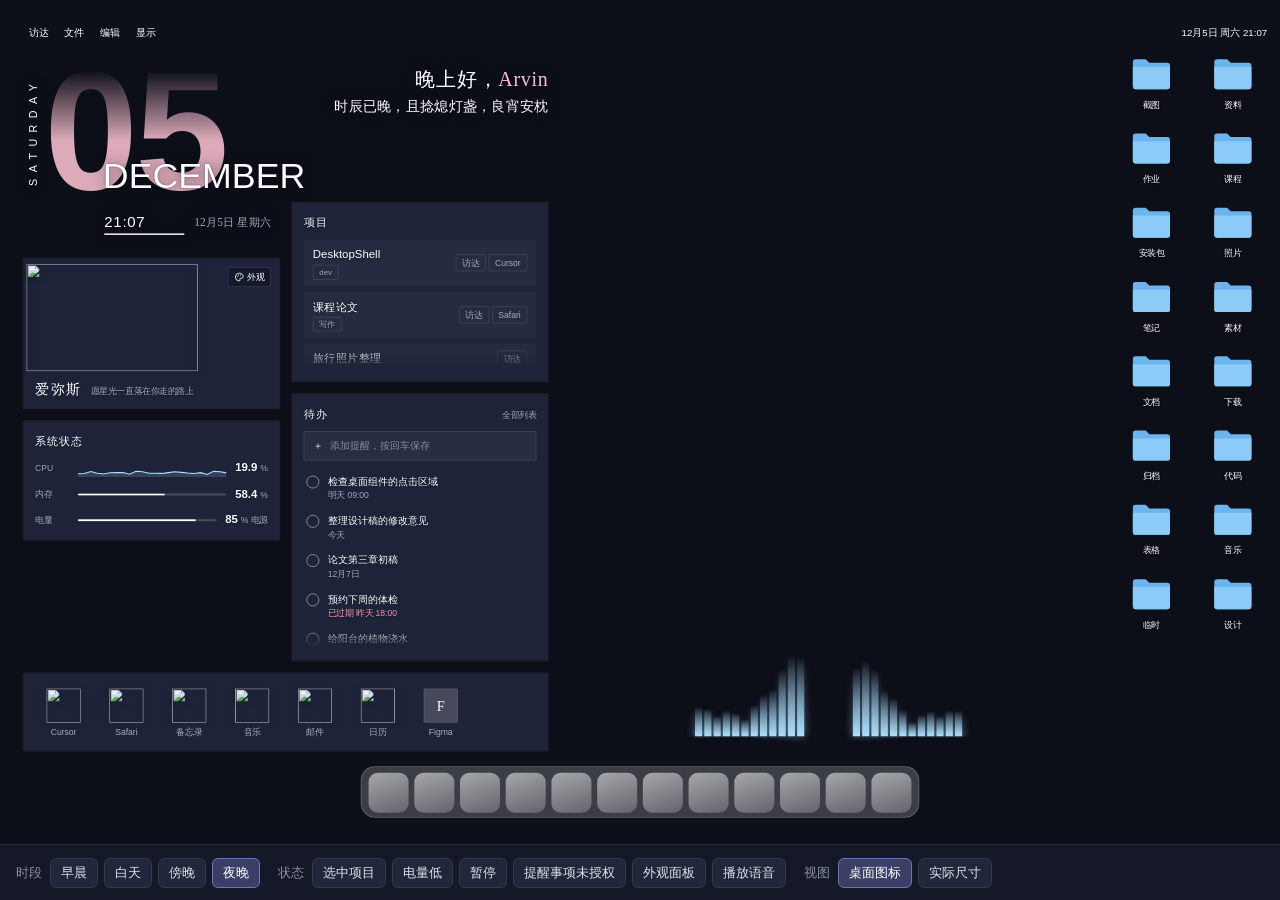
==== commit 40f28918: "M3.5 定稿修改：播放语音时只沿圆形头像外圈发光（光环） 原来在整张头像组合图上做 drop-shadow 脉冲，会沿签名柔边和素材里半透明的部分 零散地亮（M4-07 复审时用户发现）。改成按钮里" ====
--- a/docs/design/index.html
+++ b/docs/design/index.html
@@ -39,7 +39,7 @@
         <section class="widget" data-widget="character" aria-label="角色卡">
           <div class="card character-card">
             <div class="card-art" id="character-art"></div>
-            <button class="avatar-button" id="avatar" type="button" aria-label="播放一句语音"><img id="avatar-img" alt="" draggable="false"></button>
+            <button class="avatar-button" id="avatar" type="button" aria-label="播放一句语音"><img id="avatar-img" alt="" draggable="false"><span class="avatar-ring" aria-hidden="true"></span></button>
             <button class="appearance-button" id="open-appearance" type="button">
               <svg viewBox="0 0 16 16" aria-hidden="true"><path fill="none" stroke="currentColor" stroke-width="1.3" d="M8 1.8a6.2 6.2 0 1 0 0 12.4c.9 0 1.3-.6 1.3-1.2 0-.8-.6-1-.6-1.8 0-.6.5-1.1 1.2-1.1h1.4a2.9 2.9 0 0 0 2.9-2.9C14.2 4.1 11.4 1.8 8 1.8Z"/><circle cx="4.9" cy="7.6" r=".9" fill="currentColor"/><circle cx="6.7" cy="4.9" r=".9" fill="currentColor"/><circle cx="10" cy="4.9" r=".9" fill="currentColor"/></svg>
               外观
@@ -127,7 +127,7 @@
 
   <aside class="controls" aria-label="效果图控制">
     <div class="group"><span class="label">时段</span><button data-phase="morning">早晨</button><button data-phase="day">白天</button><button data-phase="evening">傍晚</button><button data-phase="night">夜晚</button></div>
-    <div class="group"><span class="label">状态</span><button id="toggle-select">选中项目</button><button id="toggle-lowbat">电量低</button><button id="toggle-paused">暂停</button><button id="toggle-denied">提醒事项未授权</button><button id="toggle-appearance">外观面板</button></div>
+    <div class="group"><span class="label">状态</span><button id="toggle-select">选中项目</button><button id="toggle-lowbat">电量低</button><button id="toggle-paused">暂停</button><button id="toggle-denied">提醒事项未授权</button><button id="toggle-appearance">外观面板</button><button id="toggle-voice">播放语音</button></div>
     <div class="group"><span class="label">视图</span><button id="toggle-icons" aria-pressed="true">桌面图标</button><button id="toggle-actual">实际尺寸</button></div>
   </aside>
 </body>
--- a/docs/design/tokens.css
+++ b/docs/design/tokens.css
@@ -110,7 +110,8 @@
   --shadow-raised: 0 18px 48px var(--color-shadow);
   --shadow-icon: 0 2px 6px rgb(10 12 26 / 0.4);          /* 启动栏图标 */
   --shadow-avatar: 0 2px 6px rgb(10 12 26 / 0.45);       /* 头像组合图 */
-  --glow-voice: 0 0 14px var(--color-ice);               /* 播放语音时头像发光 */
+  /* 播放语音时圆形头像外圈的光环（box-shadow，只画在圆外面）：一道细亮边加一圈柔光。2026-10-19 改，原来是整张组合图的 drop-shadow */
+  --glow-voice: 0 0 0 1.5px color-mix(in srgb, var(--color-ice) 85%, transparent), 0 0 18px 3px color-mix(in srgb, var(--color-ice) 65%, transparent);
   --glow-related: 0 0 10px color-mix(in srgb, var(--color-highlight) 70%, transparent);  /* 相关应用 */
   --glow-viz: 0 0 6px color-mix(in srgb, var(--color-ice) 55%, transparent);            /* 律动条 */
 
@@ -166,6 +167,9 @@
   /* —— 组件内部尺寸 —— */
   --avatar-width: 240px;      /* 头像组合图整张显示，图片本身 480 × 300（2 倍） */
   --avatar-height: 150px;
+  --avatar-ring-x: 91px;      /* 圆形头像在组合图里的位置和直径（2 倍图里 x 182–471、y 2–291），30 张头像的圆都在这里 */
+  --avatar-ring-y: 1px;
+  --avatar-ring-size: 145px;
   --stat-label-width: 48px;
   --spark-height: 26px;       /* CPU 历史折线 */
   --spark-stroke: 1.5;        /* 折线粗细（SVG 单位） */
@@ -193,8 +197,10 @@
   --duration-fast: 120ms;
   --duration-normal: 200ms;
   --duration-slow: 400ms;
-  --duration-voice-pulse: 1200ms;
+  --duration-voice-pulse: 1600ms;  /* 光环一呼一吸 */
+  --voice-ring-dim: 0.35;          /* 光环呼吸到最暗时的不透明度 */
   --ease-standard: cubic-bezier(0.2, 0, 0, 1);
+  --ease-breathe: cubic-bezier(0.45, 0, 0.55, 1);
 }
 
 /* 在应用里（底板下面垫着原生毛玻璃 NSVisualEffectView，材质 .hudWindow）时，网页底色只负责上色。
--- a/docs/design/mockup.css
+++ b/docs/design/mockup.css
@@ -32,11 +32,14 @@
   font-family: var(--font-sans); font-size: var(--text-md); line-height: var(--leading-normal); color: var(--color-text);
   -webkit-font-smoothing: antialiased; -webkit-user-select: none; user-select: none; cursor: default;
 }
-/* 以下几条照 M3 的 web/styles/base.css，应用里已经有了 */
-#desktop input { -webkit-user-select: text; user-select: text; cursor: text; }
-#desktop img, #desktop svg { -webkit-user-drag: none; }
-#desktop button, #desktop [role="button"] { font: inherit; color: inherit; cursor: pointer; }
-#desktop :focus-visible { outline: var(--focus-ring-width) solid var(--color-focus-ring); outline-offset: var(--focus-ring-offset); }
+/* 以下几条照 web/styles/base.css，应用里已经有了。用 :where(#desktop) 把 id 的优先级去掉，
+   和 base.css 一样能被 design.css 里按钮自己的 class 覆盖（2026-10-18 修正：原来写成 #desktop button，
+   盖过了 .ghost-button、.primary-button、.appearance-button 的字号和颜色，效果图和截图里这几个按钮的字偏大、偏白） */
+:where(#desktop) input { -webkit-user-select: text; user-select: text; cursor: text; }
+:where(#desktop) :is(img, svg) { -webkit-user-drag: none; }
+:where(#desktop) :is(button, [role="button"]) { cursor: pointer; }
+:where(#desktop) button { font: inherit; color: inherit; }
+:where(#desktop) :focus-visible { outline: var(--focus-ring-width) solid var(--color-focus-ring); outline-offset: var(--focus-ring-offset); }
 .widget { position: absolute; z-index: var(--z-widgets); }
 [hidden] { display: none !important; }
 :root[data-paused] #desktop *, :root[data-paused] #desktop *::before, :root[data-paused] #desktop *::after { animation-play-state: paused !important; }
--- a/docs/design/design.css
+++ b/docs/design/design.css
@@ -72,8 +72,12 @@
 .character-card { height: var(--character-height); padding-top: 0; }
 .avatar-button { position: absolute; left: var(--space-1); top: var(--space-2); width: var(--avatar-width); height: var(--avatar-height); padding: 0; border: 0; background: none; border-radius: var(--radius-full); }
 .avatar-button img { width: 100%; height: 100%; display: block; filter: drop-shadow(var(--shadow-avatar)); }
-.avatar-button.playing img { animation: voice-pulse var(--duration-voice-pulse) var(--ease-standard) infinite; }
-@keyframes voice-pulse { 50% { filter: drop-shadow(var(--glow-voice)); } }
+/* 播放语音时只沿圆形头像外圈发光：单独一个和圆形头像重合的圆，用 box-shadow（外阴影只画在圆外面）画光环，用透明度做呼吸。
+   平时透明；播放时默认全亮、动画只负责变暗到 --voice-ring-dim，所以暂停动画（:root[data-paused]）时光环停在当时的亮度（至少 35%），不会消失。
+   不用 filter: drop-shadow 给整张组合图发光：它沿透明度轮廓发光，签名柔边和图里半透明的部分会到处零散地亮（2026-10-19 改）。 */
+.avatar-ring { position: absolute; left: var(--avatar-ring-x); top: var(--avatar-ring-y); width: var(--avatar-ring-size); height: var(--avatar-ring-size); border-radius: var(--radius-full); box-shadow: var(--glow-voice); opacity: 0; pointer-events: none; transition: opacity var(--duration-normal) var(--ease-standard); }
+.avatar-button.playing .avatar-ring { opacity: 1; animation: voice-pulse var(--duration-voice-pulse) var(--ease-breathe) infinite; }
+@keyframes voice-pulse { 50% { opacity: var(--voice-ring-dim); } }
 .character-info { position: absolute; left: var(--card-padding); right: var(--card-padding); bottom: var(--space-3); display: grid; grid-template-columns: auto 1fr; align-items: baseline; column-gap: var(--space-3); }
 .character-name { font-family: var(--font-serif); font-size: var(--text-xl); letter-spacing: var(--tracking-name); }
 .character-motto { font-family: var(--font-serif); font-size: var(--text-sm); color: var(--color-text-muted); }
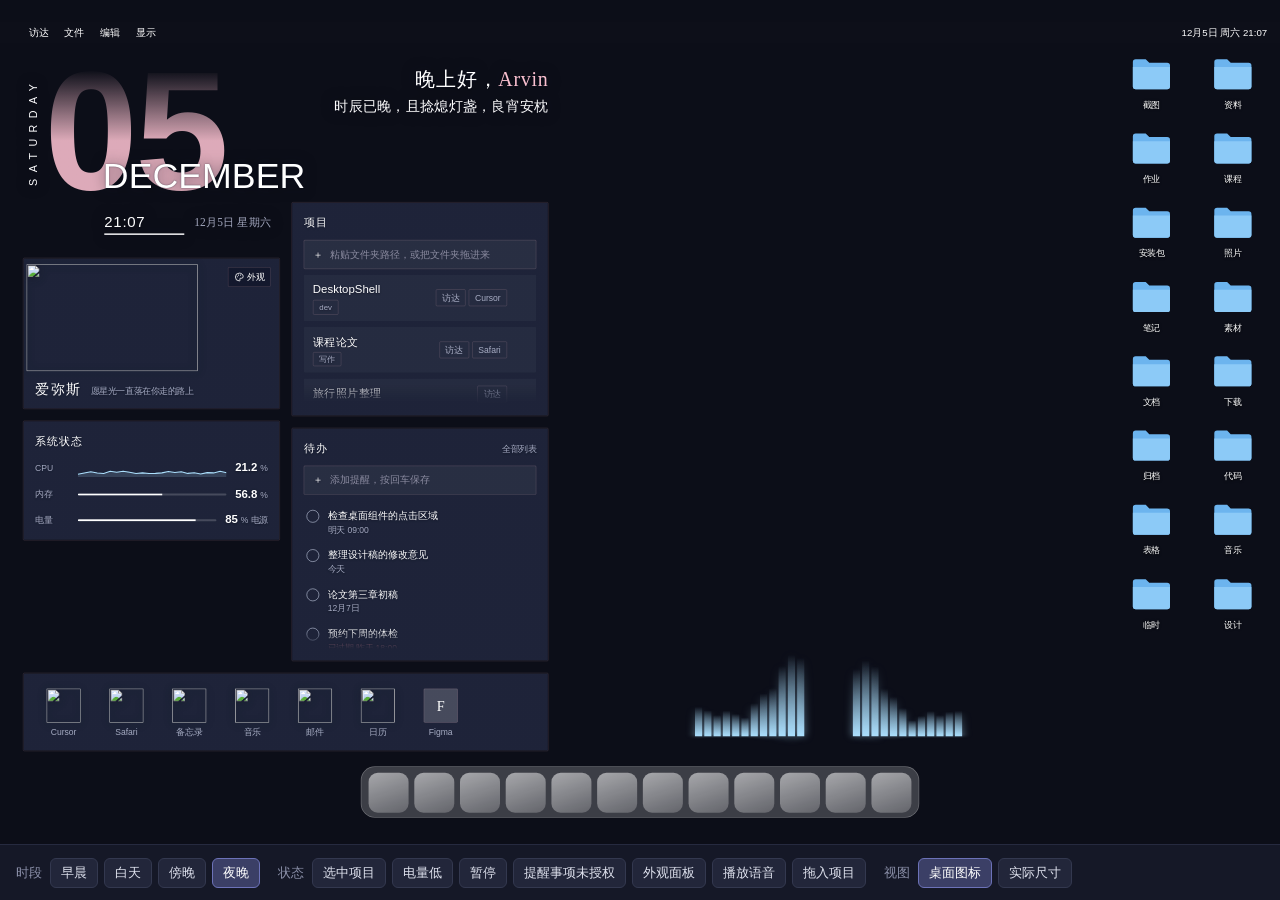
==== commit 922684e5: "M7: 项目管理的设计定稿、AGENTS.md 规则（用户同意）和任务单 - 设计：项目卡片加"添加"输入框、拖入提示层、行尾两次点击移除；项目卡片加高 48、待办下移 48 - AGENTS.md：" ====
--- a/docs/design/index.html
+++ b/docs/design/index.html
@@ -75,8 +75,14 @@
 
         <section class="widget" data-widget="projects" aria-label="项目">
           <div class="card projects-card">
-            <div class="card-head"><h2 class="card-title">项目</h2></div>
+            <div class="card-head"><h2 class="card-title">项目</h2><span class="card-meta" id="project-meta"></span></div>
+            <label class="project-add"><span aria-hidden="true">＋</span><input id="project-input" type="text" placeholder="粘贴文件夹路径，或把文件夹拖进来" spellcheck="false" autocomplete="off"></label>
+            <p class="project-hint" id="project-hint"></p>
             <div class="project-list scroll-list" id="project-list"></div>
+            <div class="project-drop" aria-hidden="true">
+              <svg viewBox="0 0 24 24" aria-hidden="true"><path fill="none" stroke="currentColor" stroke-width="1.5" stroke-linejoin="round" d="M3 6.5A1.5 1.5 0 0 1 4.5 5h4.6l2 2.2h8.4A1.5 1.5 0 0 1 21 8.7v9.8a1.5 1.5 0 0 1-1.5 1.5h-15A1.5 1.5 0 0 1 3 18.5Z"/><path fill="none" stroke="currentColor" stroke-width="1.5" stroke-linecap="round" d="M12 10.5v6M9 13.5h6"/></svg>
+              <span>松开，添加为项目</span>
+            </div>
           </div>
         </section>
 
@@ -127,7 +133,7 @@
 
   <aside class="controls" aria-label="效果图控制">
     <div class="group"><span class="label">时段</span><button data-phase="morning">早晨</button><button data-phase="day">白天</button><button data-phase="evening">傍晚</button><button data-phase="night">夜晚</button></div>
-    <div class="group"><span class="label">状态</span><button id="toggle-select">选中项目</button><button id="toggle-lowbat">电量低</button><button id="toggle-paused">暂停</button><button id="toggle-denied">提醒事项未授权</button><button id="toggle-appearance">外观面板</button><button id="toggle-voice">播放语音</button></div>
+    <div class="group"><span class="label">状态</span><button id="toggle-select">选中项目</button><button id="toggle-lowbat">电量低</button><button id="toggle-paused">暂停</button><button id="toggle-denied">提醒事项未授权</button><button id="toggle-appearance">外观面板</button><button id="toggle-voice">播放语音</button><button id="toggle-drop">拖入项目</button></div>
     <div class="group"><span class="label">视图</span><button id="toggle-icons" aria-pressed="true">桌面图标</button><button id="toggle-actual">实际尺寸</button></div>
   </aside>
 </body>
--- a/docs/design/tokens.css
+++ b/docs/design/tokens.css
@@ -114,6 +114,11 @@
   --glow-voice: 0 0 0 1.5px color-mix(in srgb, var(--color-ice) 85%, transparent), 0 0 18px 3px color-mix(in srgb, var(--color-ice) 65%, transparent);
   --glow-related: 0 0 10px color-mix(in srgb, var(--color-highlight) 70%, transparent);  /* 相关应用 */
   --glow-viz: 0 0 6px color-mix(in srgb, var(--color-ice) 55%, transparent);            /* 律动条 */
+  /* 把文件夹拖到项目卡片上时：卡片内侧一道冰蓝细边加柔光（inset，不会被卡片的 overflow 裁掉）。2026-10-21 加 */
+  --glow-drop: inset 0 0 0 1.5px color-mix(in srgb, var(--color-ice) 85%, transparent), inset 0 0 24px color-mix(in srgb, var(--color-ice) 35%, transparent);
+  --drop-fill: color-mix(in srgb, var(--color-ice) 10%, transparent);   /* 拖入提示层的底色 */
+  --drop-dim-opacity: 0.25;                                            /* 拖入时卡片原有内容压暗 */
+  --icon-lg: 28px;                                                     /* 拖入提示里的文件夹图标 */
 
   /* —— 布局：1792 × 1120 点屏幕，安全区域 1792 × 1003；左侧两列组件，右侧 240 留给两列图标 —— */
   --card-padding: var(--space-4);
@@ -138,8 +143,8 @@
   --character-height: 212px;
   --stats-top: 528px;
   --projects-top: 222px;
-  --projects-height: 252px;
-  --todos-top: 490px;         /* 下边停在启动栏上方 --column-gap 处 */
+  --projects-height: 300px;   /* 2026-10-21 由 252 加高：加了"添加项目"输入框，仍能看到 3 行 */
+  --todos-top: 538px;         /* 下边停在启动栏上方 --column-gap 处；2026-10-21 随项目卡片下移 48 */
   --launcher-bottom: 12px;    /* 横跨两列 */
   --launcher-height: 110px;
   --visualizer-center: calc(50% + 264px);   /* 心形中心的横坐标 */
--- a/docs/design/design.css
+++ b/docs/design/design.css
@@ -128,6 +128,13 @@
 /* ==================== web/widgets/projects.css ==================== */
 [data-widget="projects"] { left: var(--column-2); top: var(--projects-top); width: var(--column-width); height: var(--projects-height); }
 .projects-card { display: flex; flex-direction: column; height: 100%; }
+.project-add { display: flex; align-items: center; gap: var(--space-2); padding: var(--space-2) var(--space-3); margin-bottom: var(--space-2); border: var(--border-width) solid var(--color-card-border); border-radius: var(--radius-sm); background: var(--color-input-bg); }
+.project-add input { flex: 1; min-width: 0; border: 0; outline: none; background: none; color: var(--color-text); font: inherit; }
+.project-add input::placeholder { color: var(--color-text-faint); }
+.project-add:focus-within { border-color: var(--color-focus-ring); }
+.project-hint { margin: 0 0 var(--space-2); font-size: var(--text-sm); color: var(--color-text-faint); }
+.project-hint:empty { display: none; }
+.project-hint.error { color: var(--color-danger); }
 .project-list { display: grid; align-content: start; gap: var(--space-2); flex: 1; min-height: 0; }
 .project {
   position: relative; display: grid; grid-template-columns: 1fr auto; align-items: center; gap: var(--space-2);
@@ -140,7 +147,16 @@
 .project.selected::before { content: ""; position: absolute; left: calc(-1 * var(--border-width)); top: var(--space-2); bottom: var(--space-2); width: var(--selected-bar-width); background: var(--color-selected-border); }
 .project-name { font-size: var(--text-lg); }
 .project-tags { display: flex; gap: var(--space-1); margin-top: var(--space-half); }
-.project-actions { display: flex; gap: var(--space-1); }
+.project-actions { display: flex; align-items: center; gap: var(--space-1); }
+.project-remove { display: grid; place-items: center; padding: var(--space-half) var(--space-1); border: var(--border-width) solid transparent; border-radius: var(--radius-sm); background: none; color: var(--color-text-faint); font-size: var(--text-sm); opacity: 0; transition: opacity var(--duration-fast) var(--ease-standard); }
+.project:hover .project-remove, .project:focus-within .project-remove, .project-remove.confirm { opacity: 1; }
+.project-remove:hover { color: var(--color-text); }
+.project-remove svg { width: var(--icon-sm); height: var(--icon-sm); display: block; }
+.project-remove.confirm { color: var(--color-danger); border-color: color-mix(in srgb, var(--color-danger) 50%, transparent); }
+.project-drop { position: absolute; inset: 0; display: none; flex-direction: column; align-items: center; justify-content: center; gap: var(--space-2); border-radius: inherit; background: var(--drop-fill); box-shadow: var(--glow-drop); color: var(--color-ice); font-size: var(--text-md); pointer-events: none; }
+.project-drop svg { width: var(--icon-lg); height: var(--icon-lg); }
+.projects-card.drop-target .project-drop { display: flex; }
+.projects-card.drop-target .card-head, .projects-card.drop-target .project-add, .projects-card.drop-target .project-hint, .projects-card.drop-target .project-list { opacity: var(--drop-dim-opacity); }
 
 /* ==================== web/widgets/todos.css（系统提醒事项） ==================== */
 [data-widget="todos"] { left: var(--column-2); top: var(--todos-top); bottom: calc(var(--launcher-bottom) + var(--launcher-height) + var(--column-gap)); width: var(--column-width); }
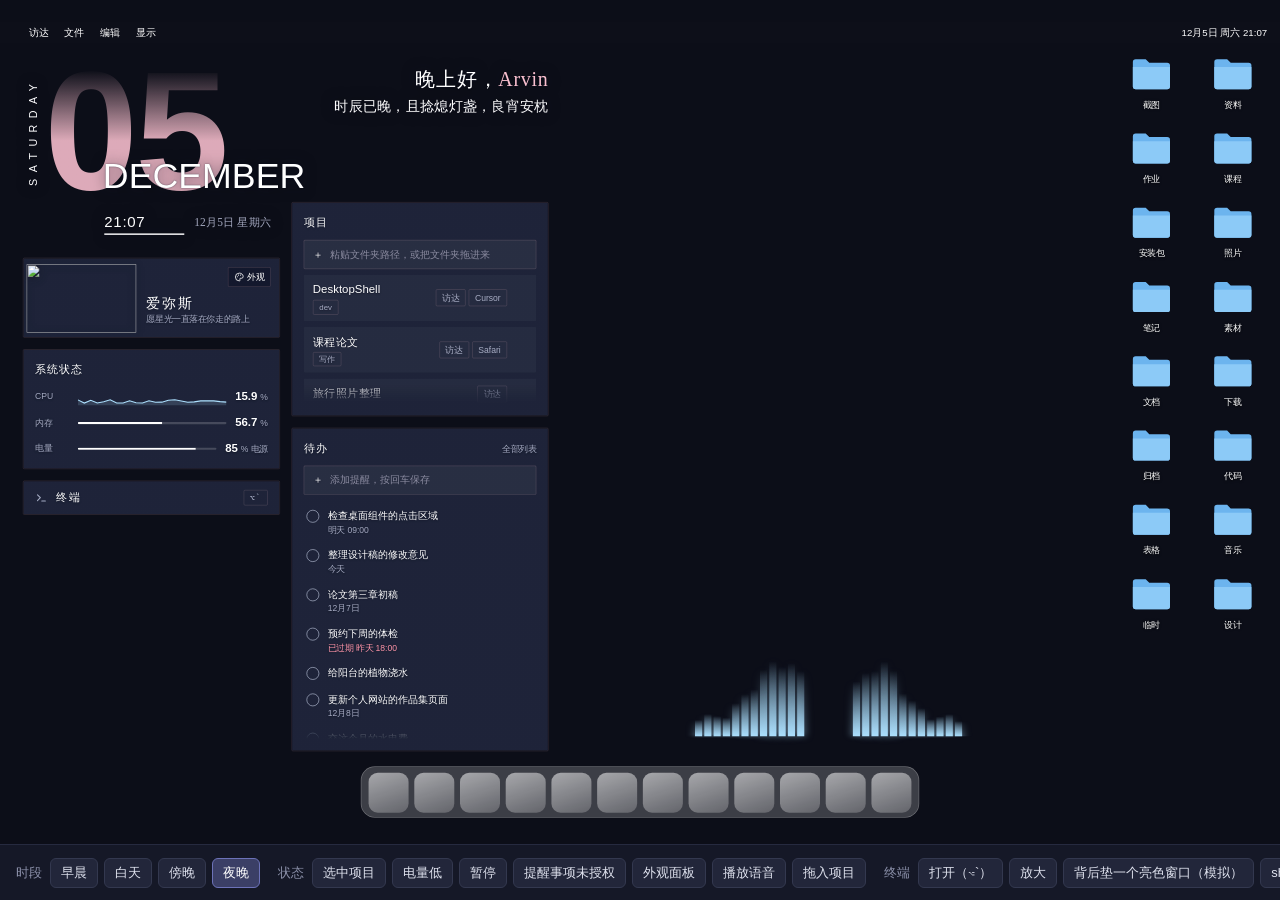
==== commit 525ee2d8: "M8 设计: 去掉启动栏、压缩角色卡、加终端入口和终端面板 用户 2026-10-23 在 Safari 里确认定稿。截图存在 assets/design-screenshots/M8-*（不进 gi" ====
--- a/docs/design/index.html
+++ b/docs/design/index.html
@@ -53,7 +53,7 @@
 
         <section class="widget" data-widget="stats" aria-label="系统状态">
           <div class="card stats-card" id="stats-card">
-            <div class="card-head"><h2 class="card-title">系统状态</h2></div>
+            <div class="card-head"><h2 class="card-title">系统状态</h2><span class="card-meta power-hint">电量低，已暂停视频和动画</span></div>
             <div class="stat-row">
               <span class="stat-label">CPU</span>
               <svg class="stat-spark" id="cpu-spark" viewBox="0 0 60 26" preserveAspectRatio="none" aria-hidden="true"><polygon points=""/><polyline points=""/></svg>
@@ -69,7 +69,6 @@
               <div class="stat-bar"><span id="bat-bar"></span></div>
               <span class="stat-value" id="bat-value"></span>
             </div>
-            <p class="power-hint">电量低于 20%，已暂停背景视频和动画来省电</p>
           </div>
         </section>
 
@@ -95,11 +94,13 @@
           </div>
         </section>
 
-        <section class="widget" data-widget="launcher" aria-label="应用启动栏">
-          <div class="card launcher-card">
-            <div class="card-art" id="launcher-art"></div>
-            <div class="app-row" id="app-row"></div>
-          </div>
+        <!-- 2026-10-23：替换启动栏。点一下打开终端面板（bridge 动作 openTerminal）；快捷键提示取自配置 -->
+        <section class="widget" data-widget="terminal" aria-label="终端">
+          <button class="card terminal-entry" id="terminal-entry" type="button">
+            <svg class="terminal-entry-icon" viewBox="0 0 18 18" aria-hidden="true"><path fill="none" stroke="currentColor" stroke-width="1.5" stroke-linecap="round" stroke-linejoin="round" d="M3.5 5l4 4-4 4M9.5 13.5h5"/></svg>
+            <span class="terminal-entry-label">终端</span>
+            <kbd class="key-hint" id="terminal-entry-key"></kbd>
+          </button>
         </section>
 
         <section class="widget" data-widget="visualizer" aria-hidden="true">
@@ -121,19 +122,40 @@
               <div class="appearance-scroll">
                 <h3>头像</h3>
                 <div class="thumb-grid avatars" id="avatar-grid" role="radiogroup" aria-label="头像"></div>
-                <h3>启动栏和卡片的背景</h3>
+                <h3>角色卡的背景</h3>
                 <div class="thumb-grid backgrounds" id="background-grid" role="radiogroup" aria-label="背景"></div>
               </div>
             </div>
           </div>
         </section>
       </main>
+
+      <!-- 效果图模拟：终端面板盖在一个亮色的应用窗口上（不属于设计） -->
+      <div class="mock-app-window" id="mock-app" aria-hidden="true" hidden><div class="mock-app-bar"><i></i><i></i><i></i></div><div class="mock-app-page"><b></b><p></p><p></p><p></p><b></b><p></p><p></p></div></div>
+
+      <!-- 终端面板：应用里是独立 NSPanel 里的 terminal.html，下面 .terminal-panel 就是那个页面的全部 DOM。
+           .mock-terminal-window 只是效果图里模拟的面板窗口（位置、尺寸、毛玻璃由 Swift 负责），不属于设计 -->
+      <div class="mock-terminal-window" id="terminal-window" hidden>
+        <div class="terminal-panel">
+          <header class="terminal-bar">
+            <span class="terminal-title"><svg viewBox="0 0 18 18" aria-hidden="true"><path fill="none" stroke="currentColor" stroke-width="1.6" stroke-linecap="round" stroke-linejoin="round" d="M3.5 5l4 4-4 4M9.5 13.5h5"/></svg>终端</span>
+            <span class="terminal-meta" id="terminal-meta">codex</span>
+            <kbd class="key-hint" id="terminal-key"></kbd>
+            <div class="terminal-actions">
+              <button class="terminal-button" id="terminal-max" type="button" aria-label="放大" title="放大"></button>
+              <button class="terminal-button" id="terminal-close" type="button" aria-label="收起" title="收起"><svg viewBox="0 0 16 16" aria-hidden="true"><path fill="none" stroke="currentColor" stroke-width="1.4" stroke-linecap="round" d="M4.5 4.5l7 7M11.5 4.5l-7 7"/></svg></button>
+            </div>
+          </header>
+          <div class="terminal-screen"><pre class="mock-xterm" id="mock-xterm"></pre></div>
+        </div>
+      </div>
     </div>
   </div>
 
   <aside class="controls" aria-label="效果图控制">
     <div class="group"><span class="label">时段</span><button data-phase="morning">早晨</button><button data-phase="day">白天</button><button data-phase="evening">傍晚</button><button data-phase="night">夜晚</button></div>
     <div class="group"><span class="label">状态</span><button id="toggle-select">选中项目</button><button id="toggle-lowbat">电量低</button><button id="toggle-paused">暂停</button><button id="toggle-denied">提醒事项未授权</button><button id="toggle-appearance">外观面板</button><button id="toggle-voice">播放语音</button><button id="toggle-drop">拖入项目</button></div>
+    <div class="group"><span class="label">终端</span><button id="toggle-terminal">打开（⌥`）</button><button id="toggle-terminal-max">放大</button><button id="toggle-mock-app">背后垫一个亮色窗口（模拟）</button><button id="toggle-terminal-exit">shell 已退出</button></div>
     <div class="group"><span class="label">视图</span><button id="toggle-icons" aria-pressed="true">桌面图标</button><button id="toggle-actual">实际尺寸</button></div>
   </aside>
 </body>
--- a/docs/design/tokens.css
+++ b/docs/design/tokens.css
@@ -1,4 +1,4 @@
-/* DesktopShell 设计规范（M3.5 定稿，2026-10-18）。M4 原样复制到 web/styles/tokens.css。
+/* DesktopShell 设计规范（M3.5 定稿，2026-10-18；M8 改版 2026-10-23：去掉启动栏、压缩角色卡、加终端）。M4 原样复制到 web/styles/tokens.css。
    数值来源见 docs/design/parameters.md：颜色取自美化包 Ageo / prototype / Lano-Visualizer，
    并按壁纸亮度调整了底板，保证白字在头发等亮色区域上也看得清。
    组件 CSS 和 base.css 只能引用这里的变量，不写死颜色和尺寸。 */
@@ -23,7 +23,6 @@
   --color-accent-contrast: rgb(52 24 40);
   --color-selected-bg: rgb(230 138 161 / 0.24);
   --color-selected-border: var(--color-sakura);
-  --color-highlight: var(--color-ice);
   --color-success: rgb(158 226 196);
   --color-warning: rgb(246 205 138);
   --color-danger: rgb(255 150 170);
@@ -33,7 +32,7 @@
   --color-card-bg: rgb(27 32 56 / 0.52);
   --color-card-tint: rgb(230 138 161 / 0.20);   /* 叠在底色上的玫瑰色，对应 prototype ColorBG */
   --card-fill-opacity: 1;                       /* 底色层的不透明度；应用里有毛玻璃时见下方 data-glass */
-  --card-art-opacity: 0.32;                     /* 角色卡、启动栏的背景图 */
+  --card-art-opacity: 0.32;                     /* 角色卡的背景图 */
   --color-card-bg-hover: rgb(230 138 161 / 0.30);
   --color-card-border: rgb(250 192 207 / 0.16);
   --color-row-bg: rgb(255 255 255 / 0.04);      /* 项目行、缩略图的底 */
@@ -102,17 +101,16 @@
   --check-border-width: 1.5px;
   --check-mark-size: 10px;
   --icon-sm: 14px;            /* 按钮里的小图标 */
+  --icon-md: 18px;            /* 终端入口的图标 */
   --focus-ring-width: 2px;
   --focus-ring-offset: 2px;
 
   /* —— 阴影和光晕（box-shadow / drop-shadow 的参数） —— */
   --shadow-card: none;
   --shadow-raised: 0 18px 48px var(--color-shadow);
-  --shadow-icon: 0 2px 6px rgb(10 12 26 / 0.4);          /* 启动栏图标 */
   --shadow-avatar: 0 2px 6px rgb(10 12 26 / 0.45);       /* 头像组合图 */
   /* 播放语音时圆形头像外圈的光环（box-shadow，只画在圆外面）：一道细亮边加一圈柔光。2026-10-19 改，原来是整张组合图的 drop-shadow */
   --glow-voice: 0 0 0 1.5px color-mix(in srgb, var(--color-ice) 85%, transparent), 0 0 18px 3px color-mix(in srgb, var(--color-ice) 65%, transparent);
-  --glow-related: 0 0 10px color-mix(in srgb, var(--color-highlight) 70%, transparent);  /* 相关应用 */
   --glow-viz: 0 0 6px color-mix(in srgb, var(--color-ice) 55%, transparent);            /* 律动条 */
   /* 把文件夹拖到项目卡片上时：卡片内侧一道冰蓝细边加柔光（inset，不会被卡片的 overflow 裁掉）。2026-10-21 加 */
   --glow-drop: inset 0 0 0 1.5px color-mix(in srgb, var(--color-ice) 85%, transparent), inset 0 0 24px color-mix(in srgb, var(--color-ice) 35%, transparent);
@@ -140,13 +138,14 @@
   --clock-height: 278px;
   --greeting-top: 34px;       /* 第二列，右对齐 */
   --character-top: 300px;
-  --character-height: 212px;
-  --stats-top: 528px;
+  --character-height: 112px;  /* 2026-10-23 由 212 压缩：头像组合图缩到 0.64 倍，名字和签名放在头像右边 */
+  --stats-top: 428px;
   --projects-top: 222px;
   --projects-height: 300px;   /* 2026-10-21 由 252 加高：加了"添加项目"输入框，仍能看到 3 行 */
-  --todos-top: 538px;         /* 下边停在启动栏上方 --column-gap 处；2026-10-21 随项目卡片下移 48 */
-  --launcher-bottom: 12px;    /* 横跨两列 */
-  --launcher-height: 110px;
+  --todos-top: 538px;         /* 2026-10-21 随项目卡片下移 48 */
+  --todos-bottom: 12px;       /* 2026-10-23 去掉启动栏后一直伸到底 */
+  --terminal-entry-top: 612px;     /* 终端入口：第一列紧挨在系统状态下面（428 + 高 168 + 16）；2026-10-23 用户定，左下角留给壁纸 */
+  --terminal-entry-height: 48px;
   --visualizer-center: calc(50% + 264px);   /* 心形中心的横坐标 */
   --visualizer-bottom: 2px;
   --visualizer-height: 178px;
@@ -170,16 +169,15 @@
   --clock-date-y: 228px;
 
   /* —— 组件内部尺寸 —— */
-  --avatar-width: 240px;      /* 头像组合图整张显示，图片本身 480 × 300（2 倍） */
-  --avatar-height: 150px;
-  --avatar-ring-x: 91px;      /* 圆形头像在组合图里的位置和直径（2 倍图里 x 182–471、y 2–291），30 张头像的圆都在这里 */
+  --avatar-width: 154px;      /* 头像组合图整张显示，图片本身 480 × 300；2026-10-23 由 240 × 150 缩到 0.64 倍 */
+  --avatar-height: 96px;
+  --avatar-ring-x: 58px;      /* 圆形头像在组合图里的位置和直径（2 倍图里 x 182–471、y 2–291，× 0.32），30 张头像的圆都在这里 */
   --avatar-ring-y: 1px;
-  --avatar-ring-size: 145px;
+  --avatar-ring-size: 93px;
+  --character-info-x: 172px;  /* 名字和签名的左边，在头像右边 */
   --stat-label-width: 48px;
   --spark-height: 26px;       /* CPU 历史折线 */
   --spark-stroke: 1.5;        /* 折线粗细（SVG 单位） */
-  --app-icon-size: 48px;      /* 启动栏图标（Swift 导出 128px PNG） */
-  --app-tile-width: 80px;
   --scrollbar-width: 4px;
   --scroll-fade: 28px;        /* 列表上下还有内容时的淡出高度 */
   --todo-row-padding: 7px;
@@ -193,6 +191,30 @@
   --viz-bars-center-gap: 34px; /* 柱子离心形中心，给心形留位置 */
   --viz-bar-rest: 0.02;        /* 静止时的高度比例 */
 
+  /* —— 终端面板（terminal.html，独立的 NSPanel，盖在应用窗口上面；2026-10-23 加） ——
+     面板的位置和尺寸由 Swift 定（鼠标所在屏幕的安全区域：左右各缩 16、离顶 8、高 45%，放大后上下各留 8），网页铺满面板。 */
+  --color-terminal-bg: rgb(18 20 40);           /* 夜靛，比组件底板深：面板会盖在亮色的应用窗口上 */
+  --color-terminal-tint: rgb(230 138 161 / 0.10); /* 顶部一抹玫瑰色，往下渐隐 */
+  --terminal-fill-opacity: 0.94;                /* 普通浏览器里（没有原生毛玻璃）；应用里见下方 data-glass */
+  --terminal-tint-height: 160px;
+  --terminal-bar-height: 36px;
+  --terminal-screen-padding: 10px 16px 12px;
+  --terminal-font-size: 13px;
+  --terminal-line-height: 1.25;
+  /* xterm.js 的配色（terminal.js 读出来传给 xterm，用十六进制）。从色板推出：红 = 危险色、绿 = 成功色、黄 = 警告色、品红 = 玫瑰 / 樱粉、青 = 冰蓝 */
+  --terminal-fg: #ece8f6;
+  --terminal-cursor: #fac0cf;
+  --terminal-cursor-text: #341828;
+  --terminal-selection: #fac0cf59;              /* 樱粉 35% */
+  --ansi-black: #1b2038;   --ansi-bright-black: #6e7096;
+  --ansi-red: #ff96aa;     --ansi-bright-red: #ffb8c6;
+  --ansi-green: #9ee2c4;   --ansi-bright-green: #c2f0dc;
+  --ansi-yellow: #f6cd8a;  --ansi-bright-yellow: #fadfb0;
+  --ansi-blue: #8fb0f0;    --ansi-bright-blue: #b8ccff;
+  --ansi-magenta: #e68aa1; --ansi-bright-magenta: #fac0cf;
+  --ansi-cyan: #ade1ff;    --ansi-bright-cyan: #d2efff;
+  --ansi-white: #d6d2e8;   --ansi-bright-white: #ffffff;
+
   /* —— 层级 —— */
   --z-widgets: 1;
   --z-panel: 10;
@@ -202,6 +224,7 @@
   --duration-fast: 120ms;
   --duration-normal: 200ms;
   --duration-slow: 400ms;
+  --duration-terminal: 160ms;      /* 终端面板滑下、收起（Swift 做窗口动画） */
   --duration-voice-pulse: 1600ms;  /* 光环一呼一吸 */
   --voice-ring-dim: 0.35;          /* 光环呼吸到最暗时的不透明度 */
   --ease-standard: cubic-bezier(0.2, 0, 0, 1);
@@ -213,6 +236,7 @@
 :root[data-glass="on"] {
   --card-fill-opacity: 0.45;
   --color-panel-bg: rgb(22 26 46 / 0.6);
+  --terminal-fill-opacity: 0.85;   /* 2026-10-23 定：面板常盖在亮色窗口上，比组件浓 */
 }
 
 /* 时段主题（store.phase → <html data-phase>）：只动底板和强调色的冷暖，保持克制。白天用上面的默认值。 */
--- a/docs/design/mockup.css
+++ b/docs/design/mockup.css
@@ -49,3 +49,34 @@
 :root[data-embed] .viewer { inset: 0; }
 :root[data-embed] .stage { left: 0; top: 0; transform: none !important; }
 :root[data-embed] .sys-menubar, :root[data-embed] .sys-dock, :root[data-embed] .sys-icons, :root[data-embed] .controls { display: none; }
+
+/* 终端面板（2026-10-23）：模拟 Swift 摆放的 NSPanel——鼠标所在屏幕的安全区域左右各缩 16、离顶 8、高 45%（1003 × 0.45 ≈ 451），放大后上下各留 8。
+   backdrop-filter 只用来在浏览器里近似原生毛玻璃 .hudWindow，应用里不用；底色浓度取应用里的值 0.85 */
+.mock-terminal-window {
+  position: absolute; left: 16px; top: 38px; width: 1760px; height: 451px; z-index: 28;
+  --terminal-fill-opacity: 0.85;
+  border-radius: var(--radius-lg); box-shadow: var(--shadow-raised);
+  -webkit-backdrop-filter: blur(40px) saturate(1.6); backdrop-filter: blur(40px) saturate(1.6);
+  font-family: var(--font-sans); font-size: var(--text-md); line-height: var(--leading-normal); color: var(--color-text);
+  -webkit-font-smoothing: antialiased; -webkit-user-select: none; user-select: none; cursor: default;
+  animation: mock-terminal-in var(--duration-terminal) var(--ease-standard);
+}
+.mock-terminal-window.maximized { height: 987px; }
+.mock-terminal-window button { font: inherit; color: inherit; cursor: pointer; }
+@keyframes mock-terminal-in { from { transform: translateY(-24px); opacity: 0; } }
+.mock-xterm { margin: 0; font: inherit; white-space: pre; -webkit-user-select: text; user-select: text; cursor: text; }
+.mock-xterm .cursor { background: var(--terminal-cursor); color: var(--terminal-cursor-text); }
+.mock-xterm .dim { opacity: 0.55; }
+.mock-xterm .b { font-weight: var(--weight-bold); }
+.mock-xterm .k { color: var(--ansi-bright-black); } .mock-xterm .r { color: var(--ansi-red); } .mock-xterm .g { color: var(--ansi-green); }
+.mock-xterm .y { color: var(--ansi-yellow); } .mock-xterm .bl { color: var(--ansi-blue); } .mock-xterm .m { color: var(--ansi-magenta); }
+.mock-xterm .bm { color: var(--ansi-bright-magenta); } .mock-xterm .c { color: var(--ansi-cyan); } .mock-xterm .w { color: var(--ansi-white); }
+
+/* 终端背后的亮色应用窗口（模拟 Safari 网页），用来看面板盖在亮色窗口上时字清不清楚 */
+.mock-app-window { position: absolute; left: 260px; top: 70px; width: 1180px; height: 860px; z-index: 25; border-radius: 10px; overflow: hidden; background: #fbfbfd; box-shadow: 0 22px 60px rgb(0 0 0 / 0.45); }
+.mock-app-bar { height: 52px; display: flex; gap: 8px; align-items: center; padding: 0 18px; background: #ececf0; border-bottom: 1px solid #d6d6dc; }
+.mock-app-bar i { width: 12px; height: 12px; border-radius: 50%; background: #ff5f57; } .mock-app-bar i + i { background: #febc2e; } .mock-app-bar i + i + i { background: #28c840; }
+.mock-app-page { padding: 56px 120px; display: grid; gap: 18px; }
+.mock-app-page b { display: block; height: 34px; width: 46%; border-radius: 6px; background: #1d1d1f; }
+.mock-app-page p { margin: 0; height: 14px; border-radius: 4px; background: #c9c9d1; }
+.mock-app-page p:nth-of-type(2n) { width: 82%; }
--- a/docs/design/design.css
+++ b/docs/design/design.css
@@ -17,7 +17,7 @@
   background: linear-gradient(var(--color-card-tint), var(--color-card-tint)), var(--color-card-bg);
   opacity: var(--card-fill-opacity);
 }
-/* 可换的背景图（角色卡、启动栏），在底色之上、内容之下 */
+/* 可换的背景图（角色卡），在底色之上、内容之下 */
 .card-art { position: absolute; inset: 0; background-size: cover; background-position: center 30%; opacity: var(--card-art-opacity); }
 /* :where() 不增加优先级，组件自己的定位规则（例如 position: absolute）照常生效 */
 .card > :where(:not(.card-art)) { position: relative; z-index: 1; }
@@ -29,6 +29,8 @@
 .ghost-button { padding: var(--space-half) var(--space-2); border: var(--border-width) solid var(--color-card-border); border-radius: var(--radius-sm); background: none; font-size: var(--text-sm); color: var(--color-text-muted); }
 .ghost-button:hover { color: var(--color-text); border-color: var(--color-accent); }
 .primary-button { padding: var(--space-1) var(--space-4); border: 0; border-radius: var(--radius-sm); background: var(--color-accent); color: var(--color-accent-contrast); font-weight: var(--weight-bold); }
+/* 快捷键提示（终端入口、终端面板标题栏共用；2026-10-23 加） */
+.key-hint { padding: 0 var(--space-2); border: var(--border-width) solid var(--color-card-border); border-radius: var(--radius-sm); font-family: var(--font-mono); font-size: var(--text-sm); line-height: var(--leading-loose); letter-spacing: var(--tracking-title); color: var(--color-text-muted); text-shadow: none; }
 
 /* 可滚动列表（项目、待办）：细滚动条只在鼠标移上去时出现；上下还有内容时边缘淡出（JS 切换 more-above / more-below） */
 .scroll-list { overflow-y: auto; overscroll-behavior: contain; margin-right: calc(-1 * var(--space-2)); padding-right: var(--space-2); }
@@ -67,7 +69,7 @@
 .greeting-name { color: var(--color-accent); }
 .greeting-wish { margin: var(--space-2) 0 0; font-size: var(--text-wish); line-height: var(--leading-tight); }
 
-/* ==================== web/widgets/character.css（照 prototype / Profile：头像组合图整张显示在卡片左上） ==================== */
+/* ==================== web/widgets/character.css（照 prototype / Profile；2026-10-23 压缩：头像组合图缩到 0.64 倍放在左边，名字和签名在右边） ==================== */
 [data-widget="character"] { left: var(--column-1); top: var(--character-top); width: var(--column-width); }
 .character-card { height: var(--character-height); padding-top: 0; }
 .avatar-button { position: absolute; left: var(--space-1); top: var(--space-2); width: var(--avatar-width); height: var(--avatar-height); padding: 0; border: 0; background: none; border-radius: var(--radius-full); }
@@ -78,9 +80,9 @@
 .avatar-ring { position: absolute; left: var(--avatar-ring-x); top: var(--avatar-ring-y); width: var(--avatar-ring-size); height: var(--avatar-ring-size); border-radius: var(--radius-full); box-shadow: var(--glow-voice); opacity: 0; pointer-events: none; transition: opacity var(--duration-normal) var(--ease-standard); }
 .avatar-button.playing .avatar-ring { opacity: 1; animation: voice-pulse var(--duration-voice-pulse) var(--ease-breathe) infinite; }
 @keyframes voice-pulse { 50% { opacity: var(--voice-ring-dim); } }
-.character-info { position: absolute; left: var(--card-padding); right: var(--card-padding); bottom: var(--space-3); display: grid; grid-template-columns: auto 1fr; align-items: baseline; column-gap: var(--space-3); }
-.character-name { font-family: var(--font-serif); font-size: var(--text-xl); letter-spacing: var(--tracking-name); }
-.character-motto { font-family: var(--font-serif); font-size: var(--text-sm); color: var(--color-text-muted); }
+.character-info { position: absolute; left: var(--character-info-x); right: var(--card-padding); bottom: var(--space-4); display: grid; row-gap: var(--space-half); }
+.character-name { font-family: var(--font-serif); font-size: var(--text-xl); line-height: var(--leading-tight); letter-spacing: var(--tracking-name); }
+.character-motto { font-family: var(--font-serif); font-size: var(--text-sm); line-height: var(--leading-snug); color: var(--color-text-muted); }
 .appearance-button { position: absolute; top: var(--space-3); right: var(--space-3); display: flex; align-items: center; gap: var(--space-1); padding: var(--space-1) var(--space-2); border: var(--border-width) solid var(--color-card-border); border-radius: var(--radius-sm); background: var(--color-card-bg); font-size: var(--text-sm); }
 .appearance-button:hover { background: var(--color-card-bg-hover); }
 .appearance-button svg { width: var(--icon-sm); height: var(--icon-sm); }
@@ -121,8 +123,9 @@
 .stat-spark { grid-column: 2; height: var(--spark-height); width: 100%; }
 .stat-spark polyline { fill: none; stroke: var(--color-ice); stroke-width: var(--spark-stroke); vector-effect: non-scaling-stroke; }
 .stat-spark polygon { fill: color-mix(in srgb, var(--color-ice) 16%, transparent); }
-.power-hint { display: none; margin: var(--space-3) 0 0; padding-top: var(--space-2); border-top: var(--border-width) solid var(--color-card-border); color: var(--color-warning); font-size: var(--text-sm); }
-.stats-card.low-battery .power-hint { display: block; }
+/* 电量低的提示放在标题行右边（2026-10-23 改，原来是卡片底部多一行）：卡片高度不变，下面的终端入口才能紧挨着放 */
+.power-hint { display: none; color: var(--color-warning); }
+.stats-card.low-battery .power-hint { display: inline; }
 .stats-card.low-battery .stat-battery .stat-bar > span { background: var(--color-warning); }
 
 /* ==================== web/widgets/projects.css ==================== */
@@ -159,7 +162,7 @@
 .projects-card.drop-target .card-head, .projects-card.drop-target .project-add, .projects-card.drop-target .project-hint, .projects-card.drop-target .project-list { opacity: var(--drop-dim-opacity); }
 
 /* ==================== web/widgets/todos.css（系统提醒事项） ==================== */
-[data-widget="todos"] { left: var(--column-2); top: var(--todos-top); bottom: calc(var(--launcher-bottom) + var(--launcher-height) + var(--column-gap)); width: var(--column-width); }
+[data-widget="todos"] { left: var(--column-2); top: var(--todos-top); bottom: var(--todos-bottom); width: var(--column-width); }
 .todos-card { display: flex; flex-direction: column; height: 100%; }
 .todo-add { display: flex; align-items: center; gap: var(--space-2); padding: var(--space-2) var(--space-3); border: var(--border-width) solid var(--color-card-border); border-radius: var(--radius-sm); background: var(--color-input-bg); }
 .todo-add input { flex: 1; min-width: 0; border: 0; outline: none; background: none; color: var(--color-text); font: inherit; }
@@ -182,22 +185,13 @@
 .todo-empty, .todo-denied { margin: var(--space-6) var(--space-2); color: var(--color-text-muted); font-size: var(--text-md); text-align: center; line-height: var(--leading-loose); }
 .todo-denied strong { display: block; color: var(--color-text); font-family: var(--font-serif); font-size: var(--text-lg); font-weight: var(--weight-regular); margin-bottom: var(--space-1); }
 
-/* ==================== web/widgets/launcher.css（横跨两列；背景可换成背景图库里的图） ==================== */
-[data-widget="launcher"] { left: var(--column-1); bottom: var(--launcher-bottom); width: calc(var(--column-width) * 2 + var(--column-gap)); height: var(--launcher-height); }
-.launcher-card { height: 100%; padding: var(--space-3) var(--space-4); }
-.app-row { display: flex; gap: var(--space-2); }
-.app {
-  display: grid; justify-items: center; gap: var(--space-1); width: var(--app-tile-width); padding: var(--space-2) 0;
-  border: var(--border-width) solid transparent; border-radius: var(--radius-sm); background: none;
-}
-.app:hover { background: var(--color-card-bg-hover); }
-.app-icon { width: var(--app-icon-size); height: var(--app-icon-size); display: block; filter: drop-shadow(var(--shadow-icon)); transition: filter var(--duration-fast) var(--ease-standard); }
-/* iconUrl 为 null（应用没装、导出失败）时：名字的第一个字 */
-.app-icon-fallback { display: grid; place-items: center; border-radius: var(--radius-md); background: var(--color-track); border: var(--border-width) solid var(--color-card-border); font-family: var(--font-serif); font-size: var(--text-xl); filter: none; }
-.app-name { font-size: var(--text-sm); color: var(--color-text-muted); }
-.app.related { border-color: color-mix(in srgb, var(--color-highlight) 55%, transparent); background: color-mix(in srgb, var(--color-highlight) 12%, transparent); }
-.app.related .app-icon { filter: drop-shadow(var(--glow-related)); }
-.app.related .app-name { color: var(--color-highlight); }
+/* ==================== web/widgets/terminal.css（终端入口：第一列系统状态下面一条，点开终端面板；2026-10-23 加，替换启动栏） ==================== */
+[data-widget="terminal"] { left: var(--column-1); top: var(--terminal-entry-top); width: var(--column-width); height: var(--terminal-entry-height); }
+.terminal-entry { display: flex; align-items: center; gap: var(--space-3); width: 100%; height: 100%; padding: 0 var(--card-padding); background: none; text-align: left; transition: border-color var(--duration-fast) var(--ease-standard); }
+.terminal-entry:hover { border-color: color-mix(in srgb, var(--color-accent) 55%, transparent); }
+.terminal-entry-icon { width: var(--icon-md); height: var(--icon-md); color: var(--color-text-muted); }
+.terminal-entry:hover .terminal-entry-icon { color: var(--color-accent); }
+.terminal-entry-label { flex: 1; font-family: var(--font-serif); font-size: var(--text-lg); letter-spacing: var(--tracking-title); }
 
 /* ==================== web/widgets/visualizer.css（冰晶心形装饰条 + 两侧各 12 根，不接收点击） ==================== */
 [data-widget="visualizer"] { left: calc(var(--visualizer-center) - var(--viz-ornament-width) / 2); bottom: var(--visualizer-bottom); width: var(--viz-ornament-width); height: var(--visualizer-height); pointer-events: none; }
@@ -212,3 +206,26 @@
   transform-origin: bottom; transform: scaleY(var(--viz-bar-rest));
   filter: drop-shadow(var(--glow-viz));
 }
+
+/* ==================== web/terminal/terminal.css（终端面板 terminal.html：独立 NSPanel 里的网页，铺满面板；2026-10-23 加） ====================
+   terminal.html 依次引用 tokens.css、fonts.css、base.css、vendor/xterm.css、本文件。body 透明（底下垫原生毛玻璃），页面只有一个 .terminal-panel。
+   xterm.js 挂在 .terminal-screen 里，字体、字号、行高、配色从 tokens 读（--font-mono、--terminal-*、--ansi-*）。终端里的字不加 text-shadow。 */
+.terminal-panel { position: relative; height: 100%; display: flex; flex-direction: column; overflow: hidden; border: var(--border-width) solid var(--color-card-border); border-radius: var(--radius-lg); }
+.terminal-panel::before {
+  content: ""; position: absolute; inset: 0; pointer-events: none;
+  background: linear-gradient(var(--color-terminal-tint), transparent var(--terminal-tint-height)), var(--color-terminal-bg);
+  opacity: var(--terminal-fill-opacity);
+}
+.terminal-panel > * { position: relative; }
+.terminal-bar { display: flex; align-items: center; gap: var(--space-3); height: var(--terminal-bar-height); padding: 0 var(--space-2) 0 var(--space-4); border-bottom: var(--border-width) solid var(--color-card-border); flex: none; }
+.terminal-title { display: flex; align-items: center; gap: var(--space-2); font-family: var(--font-serif); font-size: var(--text-md); letter-spacing: var(--tracking-title); }
+.terminal-title svg { width: var(--icon-sm); height: var(--icon-sm); color: var(--color-accent); }
+/* 正在运行的程序设的窗口标题（xterm onTitleChange），没有时显示 shell 的名字；太长就省略 */
+.terminal-meta { flex: 1; min-width: 0; overflow: hidden; white-space: nowrap; text-overflow: ellipsis; font-size: var(--text-sm); color: var(--color-text-faint); }
+.terminal-actions { display: flex; align-items: center; gap: var(--space-1); }
+.terminal-button { display: grid; place-items: center; width: var(--space-6); height: var(--space-6); padding: 0; border: 0; border-radius: var(--radius-sm); background: none; color: var(--color-text-muted); }
+.terminal-button:hover { background: var(--color-card-bg-hover); color: var(--color-text); }
+.terminal-button svg { width: var(--icon-sm); height: var(--icon-sm); }
+.terminal-screen { flex: 1; min-height: 0; padding: var(--terminal-screen-padding); font-family: var(--font-mono); font-size: var(--terminal-font-size); line-height: var(--terminal-line-height); color: var(--terminal-fg); }
+/* xterm.css 自带的视口底色是黑的，换成透明，露出面板底色 */
+.terminal-screen .xterm-viewport { background: transparent !important; }
